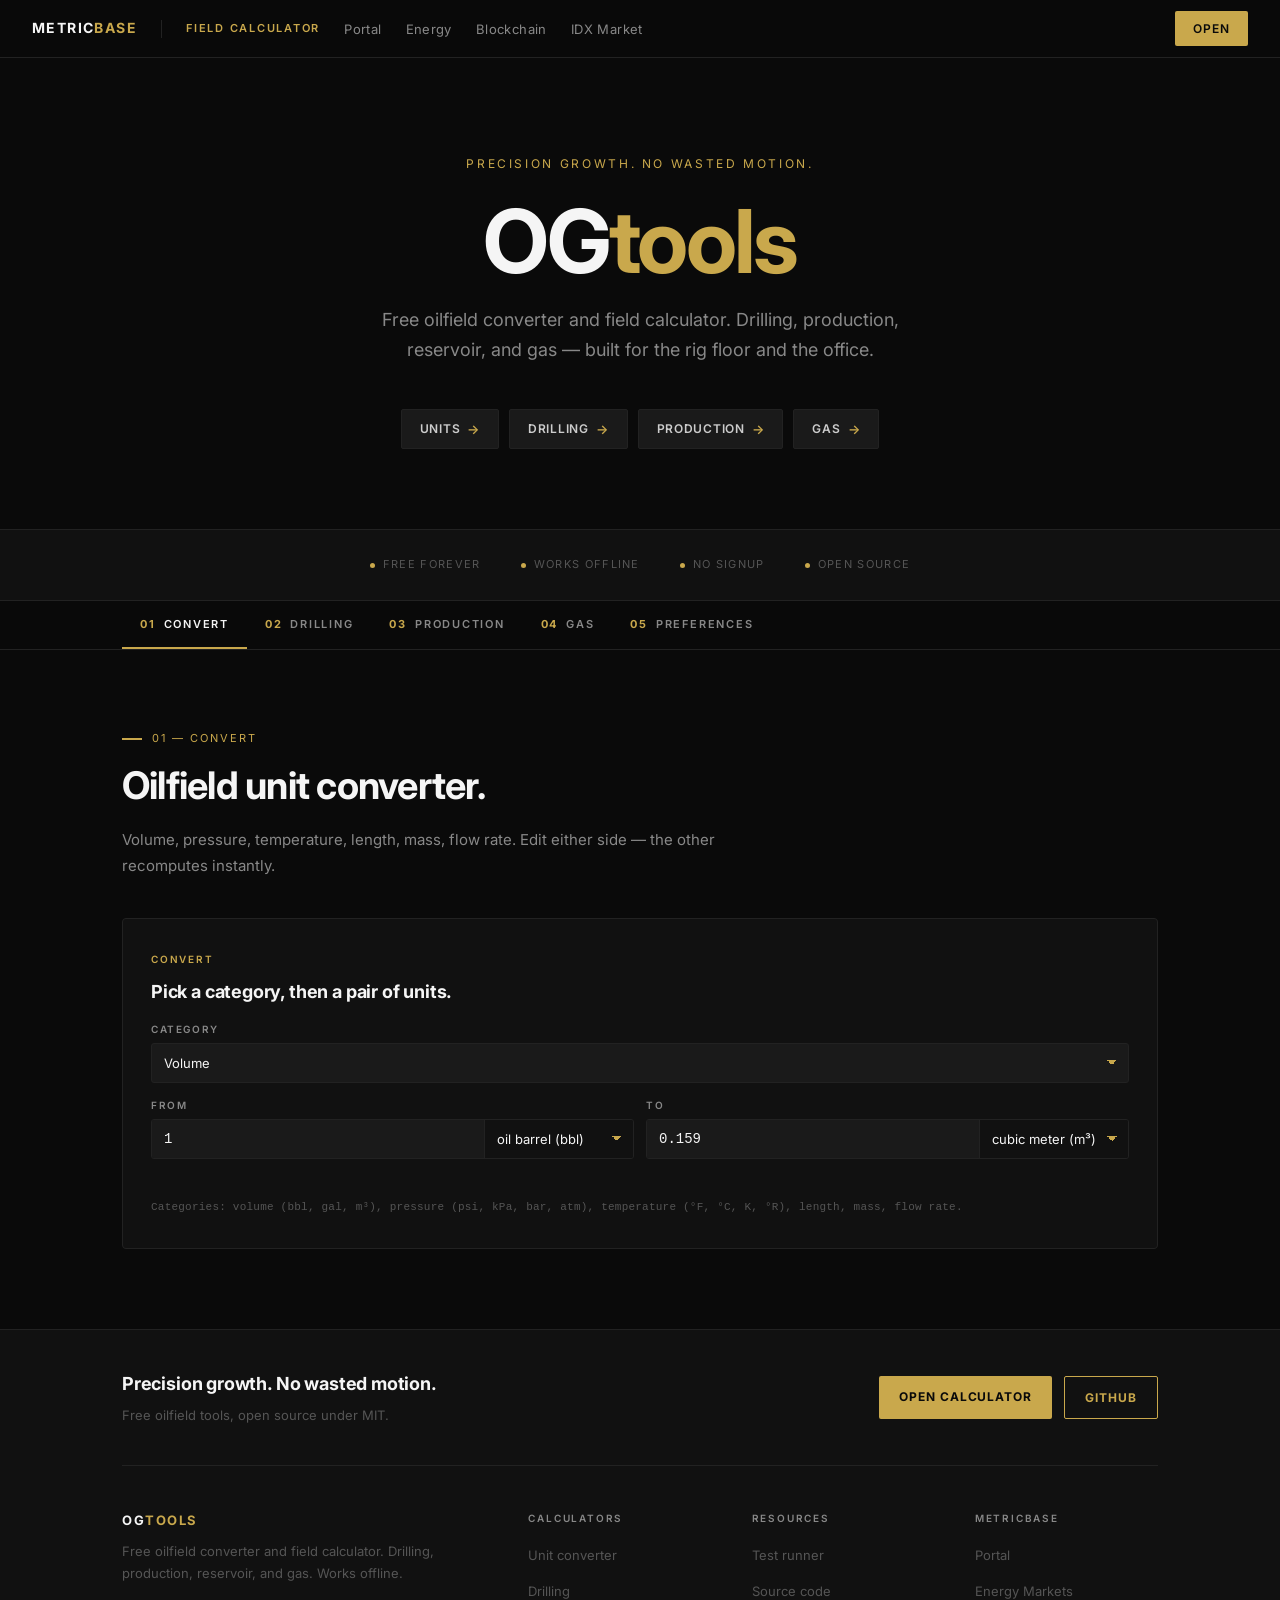
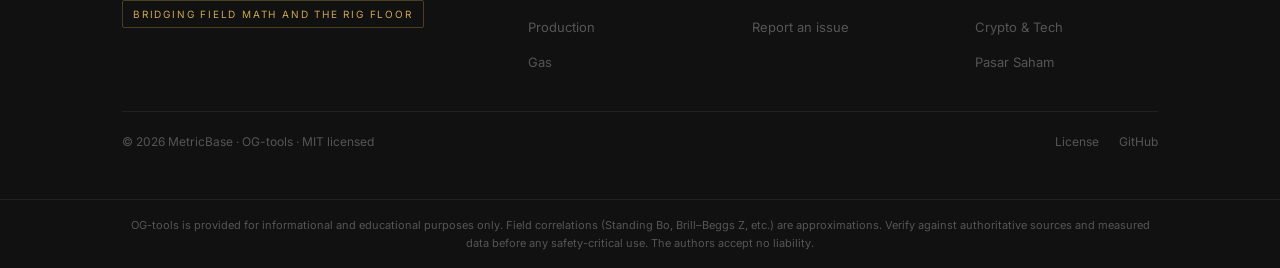
==== index.html @ 2ca39e07 "backlink modified" ====
<!DOCTYPE html>
<html lang="en">
<head>
  <meta charset="UTF-8" />
  <meta name="viewport" content="width=device-width, initial-scale=1.0" />
  <title>OG-tools — Free Oilfield Converter &amp; Calculator</title>
  <meta name="description" content="Free oilfield unit converter and field calculator. Drilling, production, reservoir, and gas. Works offline. No signup." />
  <meta name="google-adsense-account" content="ca-pub-6244083942838780" />
  <meta name="robots" content="index, follow" />
  <meta content='index, follow' name='robots'/>
  <meta content='oilfield calculator, oilfield unit converter, drilling calculator, mud weight converter, hydrostatic pressure calculator, API gravity calculator, gas volume converter, petroleum engineering tools, Z-factor calculator, ECD calculator, pipe capacity calculator, annular volume calculator, oil and gas converter, production engineering calculator' name='keywords'/>

  <!-- Google tag (gtag.js) -->

  <script async src="https://pagead2.googlesyndication.com/pagead/js/adsbygoogle.js?client=ca-pub-6244083942838780"
     crossorigin="anonymous"></script>

  <script async src="https://www.googletagmanager.com/gtag/js?id=G-HQ2SCQZ3KT"></script>

  <script>
    window.dataLayer = window.dataLayer || [];
    function gtag(){dataLayer.push(arguments);}
    gtag('js', new Date());

    gtag('config', 'G-HQ2SCQZ3KT');
  </script>

  <!-- Canonical -->
  <link rel="canonical" href="https://og.metricbase.org/" />

  <!-- Open Graph -->
  <meta property="og:type" content="website" />
  <meta property="og:url" content="https://og.metricbase.org/" />
  <meta property="og:site_name" content="MetricBase" />
  <meta property="og:title" content="OG-tools — Free Oilfield Converter &amp; Calculator" />
  <meta property="og:description" content="Free oilfield unit converter and field calculator. Drilling, production, reservoir, and gas. Works offline. No signup." />
  <meta property="og:image" content="https://metricbase.org/assets/og-tools.png" />

  <!-- Twitter Card -->
  <meta name="twitter:card" content="summary_large_image" />
  <meta name="twitter:site" content="@MetricBase" />
  <meta name="twitter:title" content="OG-tools — Free Oilfield Converter &amp; Calculator" />
  <meta name="twitter:description" content="Free oilfield unit converter and field calculator. Drilling, production, reservoir, and gas. Works offline. No signup." />
  <meta name="twitter:image" content="https://metricbase.org/assets/og-tools.png" />

  <!-- Favicon & Fonts -->
  <link rel="icon" type="image/x-icon" href="assets/favicon.ico" />
  <link rel="preconnect" href="https://fonts.googleapis.com" />
  <link rel="preconnect" href="https://fonts.gstatic.com" crossorigin />
  <link href="https://fonts.googleapis.com/css2?family=Inter:wght@300;400;500;600;700&display=swap" rel="stylesheet" />

  <!-- Google AdSense Auto Ads -->
  <script async='async' src='https://pagead2.googlesyndication.com/pagead/js/adsbygoogle.js?client=ca-pub-6244083942838780' crossorigin='anonymous'></script>

  <meta name="theme-color" content="#0a0a0a" />

  <link rel="preconnect" href="https://fonts.googleapis.com" />
  <link rel="preconnect" href="https://fonts.gstatic.com" crossorigin />
  <link rel="stylesheet" href="https://fonts.googleapis.com/css2?family=Inter:wght@300;400;500;600;700&display=swap" />
  <link rel="stylesheet" href="styles.css" />
</head>
<body>

  <!-- ─── NAV ────────────────────────────────────────── -->
  <nav id="mb-nav">
    <div class="mb-nav-left">
      <a class="mb-logo" href="#top">Metric<span>Base</span></a>
      <div class="mb-nav-divider"></div>
      <span class="mb-nav-section">Field calculator</span>
      <ul class="mb-nav-links">
        <li><a href="https://metricbase.org">Portal</a></li>
        <li><a href="https://energy.metricbase.org">Energy</a></li>
        <li><a href="https://chain.metricbase.org">Blockchain</a></li>
        <li><a href="https://saham.metricbase.org">IDX Market</a></li>
      </ul>
    </div>
    <div class="mb-nav-right">
      <a class="mb-nav-cta" href="#units">Open</a>
      <button id="mb-hamburger-btn" class="mb-hamburger" aria-label="Menu" aria-expanded="false" type="button">
        <span></span><span></span><span></span>
      </button>
    </div>
  </nav>

  <!-- ─── DRAWER ─────────────────────────────────────── -->
  <div id="mb-drawer-overlay"></div>
  <nav id="mb-drawer" aria-label="Mobile navigation">
    <div class="mb-drawer-header">
      <span class="mb-drawer-logo">OG<span>tools</span></span>
      <button class="mb-drawer-close" aria-label="Close menu" type="button">&#215;</button>
    </div>
    <div class="mb-drawer-section">
      <span class="mb-drawer-label">Calculators</span>
      <a class="mb-drawer-link" href="#units">Unit converter</a>
      <a class="mb-drawer-link" href="#drilling">Drilling</a>
      <a class="mb-drawer-link" href="#production">Production / reservoir</a>
      <a class="mb-drawer-link" href="#gas">Gas</a>
    </div>
    <div class="mb-drawer-section">
      <span class="mb-drawer-label">More</span>
      <a class="mb-drawer-link" href="#settings">Settings</a>
      <a class="mb-drawer-link" href="tests/test.html">Test runner <span>&#8599;</span></a>
      <a class="mb-drawer-link" href="https://github.com/MetricBaseOrg/OG-tools" target="_blank" rel="noopener">GitHub <span>&#8599;</span></a>
    </div>
    <a class="mb-drawer-cta" href="#units">Start converting</a>
  </nav>

  <!-- ─── PROGRESS BAR ───────────────────────────────── -->
  <div id="mb-progress"></div>

  <!-- ─── BACK TO TOP ────────────────────────────────── -->
  <a id="mb-back-top" href="#top" aria-label="Back to top">&#8593;</a>

  <!-- ─── BODY ───────────────────────────────────────── -->
  <div id="mb-body">
    <span id="top"></span>

    <!-- HERO -->
    <section id="portal-hero">
      <div class="mb-container">
        <span class="hero-tagline reveal">Precision growth. No wasted motion.</span>
        <div class="hero-wordmark reveal reveal-delay-1">OG<span>tools</span></div>
        <p class="hero-sub reveal reveal-delay-2">Free oilfield converter and field calculator. Drilling, production, reservoir, and gas — built for the rig floor and the office.</p>
        <div class="hero-pills reveal reveal-delay-3">
          <a class="hero-pill" href="#units">Units <span class="hero-pill-arrow">&rarr;</span></a>
          <a class="hero-pill" href="#drilling">Drilling <span class="hero-pill-arrow">&rarr;</span></a>
          <a class="hero-pill" href="#production">Production <span class="hero-pill-arrow">&rarr;</span></a>
          <a class="hero-pill" href="#gas">Gas <span class="hero-pill-arrow">&rarr;</span></a>
        </div>
      </div>
    </section>

    <!-- CREDIBILITY STRIP -->
    <div id="strip">
      <div class="mb-container">
        <div class="strip-inner">
          <span class="strip-item"><span class="strip-dot"></span>Free forever</span>
          <span class="strip-item"><span class="strip-dot"></span>Works offline</span>
          <span class="strip-item"><span class="strip-dot"></span>No signup</span>
          <span class="strip-item"><span class="strip-dot"></span>Open source</span>
        </div>
      </div>
    </div>

    <!-- ─── TAB BAR ─────────────────────────────────────── -->
    <div id="mb-tabs" role="tablist" aria-label="Calculator categories">
      <div class="mb-container">
        <div class="mb-tabs-inner">
          <button class="tab-btn is-active" data-tab="units"      role="tab" type="button"><span class="tab-num">01</span>Convert</button>
          <button class="tab-btn"           data-tab="drilling"   role="tab" type="button"><span class="tab-num">02</span>Drilling</button>
          <button class="tab-btn"           data-tab="production" role="tab" type="button"><span class="tab-num">03</span>Production</button>
          <button class="tab-btn"           data-tab="gas"        role="tab" type="button"><span class="tab-num">04</span>Gas</button>
          <button class="tab-btn"           data-tab="settings"   role="tab" type="button"><span class="tab-num">05</span>Preferences</button>
        </div>
      </div>
    </div>

    <!-- ============== UNITS ============== -->
    <section id="units" class="calc-section panel is-active">
      <div class="mb-container">
        <span class="section-label reveal">01 — Convert</span>
        <h2 class="reveal reveal-delay-1">Oilfield unit converter.</h2>
        <p class="section-sub reveal reveal-delay-2">Volume, pressure, temperature, length, mass, flow rate. Edit either side — the other recomputes instantly.</p>

        <div class="calc-grid cols-1">
          <div class="calc-card reveal">
            <span class="calc-card-eyebrow">Convert</span>
            <div class="calc-card-title">Pick a category, then a pair of units.</div>

            <div class="field">
              <label class="field-label" for="uc-category">Category</label>
              <select class="select" id="uc-category"></select>
            </div>

            <div class="field-row cols-2">
              <div class="field">
                <label class="field-label" for="uc-from-value">From</label>
                <div class="field-group">
                  <input class="input" id="uc-from-value" type="text" step="any" inputmode="decimal" />
                  <select class="select" id="uc-from-unit"></select>
                </div>
              </div>
              <div class="field">
                <label class="field-label" for="uc-to-value">To</label>
                <div class="field-group">
                  <input class="input" id="uc-to-value" type="text" step="any" inputmode="decimal" />
                  <select class="select" id="uc-to-unit"></select>
                </div>
              </div>
            </div>

            <p class="hint">Categories: volume (bbl, gal, m³), pressure (psi, kPa, bar, atm), temperature (°F, °C, K, °R), length, mass, flow rate.</p>
          </div>
        </div>
      </div>
    </section>

    <!-- ============== DRILLING ============== -->
    <section id="drilling" class="calc-section panel">
      <div class="mb-container">
        <span class="section-label reveal">02 — Drilling</span>
        <h2 class="reveal reveal-delay-1">Mud, hydrostatics, capacity.</h2>
        <p class="section-sub reveal reveal-delay-2">Mud-weight conversions, hydrostatic pressure, pipe and annular volume, equivalent circulating density.</p>

        <div class="calc-grid">

          <div class="calc-card reveal">
            <span class="calc-card-eyebrow">Mud weight</span>
            <div class="calc-card-title">Convert ppg ↔ SG ↔ lb/ft³ ↔ kg/m³ ↔ psi/ft.</div>
            <div class="field-row cols-2">
              <div class="field">
                <label class="field-label" for="mw-from-value">From</label>
                <div class="field-group">
                  <input class="input" id="mw-from-value" type="text" step="any" inputmode="decimal" />
                  <select class="select" id="mw-from-unit"></select>
                </div>
              </div>
              <div class="field">
                <label class="field-label" for="mw-to-value">To</label>
                <div class="field-group">
                  <input class="input" id="mw-to-value" type="text" step="any" inputmode="decimal" readonly />
                  <select class="select" id="mw-to-unit"></select>
                </div>
              </div>
            </div>
            <p class="hint">Fresh water = 8.3454 ppg = 1.000 SG = 0.4335 psi/ft.</p>
          </div>

          <div class="calc-card reveal reveal-delay-1">
            <span class="calc-card-eyebrow">Hydrostatic pressure</span>
            <div class="calc-card-title">Static column pressure at TVD.</div>
            <div class="field">
              <label class="field-label" for="hp-system">System</label>
              <select class="select" id="hp-system">
                <option value="field">Field — ppg, ft &rarr; psi</option>
                <option value="si">SI — kg/m³, m &rarr; kPa</option>
              </select>
            </div>
            <div class="field-row cols-2">
              <div class="field">
                <label class="field-label" for="hp-mw">Mud weight</label>
                <input class="input" id="hp-mw" type="text" step="any" inputmode="decimal" placeholder="12" />
              </div>
              <div class="field">
                <label class="field-label" for="hp-tvd">TVD</label>
                <input class="input" id="hp-tvd" type="text" step="any" inputmode="decimal" placeholder="10000" />
              </div>
            </div>
            <p class="result"><span class="result-label">P =</span><span class="result-value" id="hp-result"></span></p>
            <p class="hint">P(psi) = MW(ppg) × TVD(ft) × 0.052</p>
          </div>

          <div class="calc-card reveal reveal-delay-2">
            <span class="calc-card-eyebrow">Pipe capacity</span>
            <div class="calc-card-title">Capacity per foot and total volume.</div>
            <div class="field-row cols-2">
              <div class="field">
                <label class="field-label" for="pv-id">Pipe ID (in)</label>
                <input class="input" id="pv-id" type="text" step="any" inputmode="decimal" />
              </div>
              <div class="field">
                <label class="field-label" for="pv-len">Length (ft)</label>
                <input class="input" id="pv-len" type="text" step="any" inputmode="decimal" />
              </div>
            </div>
            <p class="result"><span class="result-label">Capacity</span><span class="result-value" id="pv-cap"></span></p>
            <p class="result"><span class="result-label">Volume</span><span class="result-value" id="pv-vol"></span></p>
            <p class="hint">bbl/ft = ID² / 1029.4</p>
          </div>

          <div class="calc-card reveal reveal-delay-3">
            <span class="calc-card-eyebrow">Annular capacity</span>
            <div class="calc-card-title">Hole vs pipe OD annulus.</div>
            <div class="field-row cols-3">
              <div class="field">
                <label class="field-label" for="av-dh">Hole (in)</label>
                <input class="input" id="av-dh" type="text" step="any" inputmode="decimal" />
              </div>
              <div class="field">
                <label class="field-label" for="av-dp">Pipe OD (in)</label>
                <input class="input" id="av-dp" type="text" step="any" inputmode="decimal" />
              </div>
              <div class="field">
                <label class="field-label" for="av-len">Length (ft)</label>
                <input class="input" id="av-len" type="text" step="any" inputmode="decimal" />
              </div>
            </div>
            <p class="result"><span class="result-label">Capacity</span><span class="result-value" id="av-cap"></span></p>
            <p class="result"><span class="result-label">Volume</span><span class="result-value" id="av-vol"></span></p>
            <p class="hint">bbl/ft = (Dh² − Dp²) / 1029.4</p>
          </div>

          <div class="calc-card reveal">
            <span class="calc-card-eyebrow">Equivalent circulating density</span>
            <div class="calc-card-title">ECD from MW, APL, and TVD.</div>
            <div class="field-row cols-3">
              <div class="field">
                <label class="field-label" for="ecd-mw">MW (ppg)</label>
                <input class="input" id="ecd-mw" type="text" step="any" inputmode="decimal" />
              </div>
              <div class="field">
                <label class="field-label" for="ecd-apl">APL (psi)</label>
                <input class="input" id="ecd-apl" type="text" step="any" inputmode="decimal" />
              </div>
              <div class="field">
                <label class="field-label" for="ecd-tvd">TVD (ft)</label>
                <input class="input" id="ecd-tvd" type="text" step="any" inputmode="decimal" />
              </div>
            </div>
            <p class="result"><span class="result-label">ECD</span><span class="result-value" id="ecd-result"></span></p>
            <p class="hint">ECD = MW + APL / (0.052 × TVD)</p>
          </div>

        </div>
      </div>
    </section>

    <!-- ============== PRODUCTION ============== -->
    <section id="production" class="calc-section panel">
      <div class="mb-container">
        <span class="section-label reveal">03 — Production</span>
        <h2 class="reveal reveal-delay-1">Reservoir &amp; production fluids.</h2>
        <p class="section-sub reveal reveal-delay-2">API gravity, gas-oil ratio, and the field correlations engineers reach for first: Standing Bo and gas Bg.</p>

        <div class="calc-grid">

          <div class="calc-card reveal">
            <span class="calc-card-eyebrow">API ↔ specific gravity</span>
            <div class="calc-card-title">Crude oil density on the API scale.</div>
            <div class="field-row cols-2">
              <div class="field">
                <label class="field-label" for="api-value">°API</label>
                <input class="input" id="api-value" type="text" step="any" inputmode="decimal" />
              </div>
              <div class="field">
                <label class="field-label" for="api-sg">SG (water = 1)</label>
                <input class="input" id="api-sg" type="text" step="any" inputmode="decimal" />
              </div>
            </div>
            <p class="hint">SG = 141.5 / (131.5 + °API)</p>
          </div>

          <div class="calc-card reveal reveal-delay-1">
            <span class="calc-card-eyebrow">Gas-oil ratio</span>
            <div class="calc-card-title">Convert between field and metric.</div>
            <div class="field-row cols-2">
              <div class="field">
                <label class="field-label" for="gor-scfstb">scf / STB</label>
                <input class="input" id="gor-scfstb" type="text" step="any" inputmode="decimal" />
              </div>
              <div class="field">
                <label class="field-label" for="gor-sm3">Sm³ / Sm³</label>
                <input class="input" id="gor-sm3" type="text" step="any" inputmode="decimal" />
              </div>
            </div>
            <p class="hint">1 scf/STB ≈ 0.1781 Sm³/Sm³</p>
          </div>

          <div class="calc-card reveal reveal-delay-2">
            <span class="calc-card-eyebrow">Oil FVF — Standing</span>
            <div class="calc-card-title">Bo at saturation from Rs, gravities, T.</div>
            <div class="field-row cols-2">
              <div class="field">
                <label class="field-label" for="bo-rs">Rs (scf/STB)</label>
                <input class="input" id="bo-rs" type="text" step="any" inputmode="decimal" placeholder="500" />
              </div>
              <div class="field">
                <label class="field-label" for="bo-gasSg">Gas SG (air=1)</label>
                <input class="input" id="bo-gasSg" type="text" step="any" inputmode="decimal" placeholder="0.65" />
              </div>
              <div class="field">
                <label class="field-label" for="bo-oilSg">Oil SG</label>
                <input class="input" id="bo-oilSg" type="text" step="any" inputmode="decimal" placeholder="0.85" />
              </div>
              <div class="field">
                <label class="field-label" for="bo-temp">T (°F)</label>
                <input class="input" id="bo-temp" type="text" step="any" inputmode="decimal" placeholder="180" />
              </div>
            </div>
            <p class="result"><span class="result-label">Bo</span><span class="result-value" id="bo-result"></span></p>
            <p class="hint">Bo = 0.972 + 1.47e-4 × F^1.175 ; F = Rs(γg/γo)^0.5 + 1.25 T</p>
          </div>

          <div class="calc-card reveal reveal-delay-3">
            <span class="calc-card-eyebrow">Gas FVF</span>
            <div class="calc-card-title">Bg at reservoir T, P.</div>
            <div class="field-row cols-3">
              <div class="field">
                <label class="field-label" for="bg-z">Z</label>
                <input class="input" id="bg-z" type="text" step="any" inputmode="decimal" placeholder="0.9" />
              </div>
              <div class="field">
                <label class="field-label" for="bg-temp">T (°F)</label>
                <input class="input" id="bg-temp" type="text" step="any" inputmode="decimal" />
              </div>
              <div class="field">
                <label class="field-label" for="bg-press">P (psia)</label>
                <input class="input" id="bg-press" type="text" step="any" inputmode="decimal" />
              </div>
            </div>
            <p class="result"><span class="result-label">Bg</span><span class="result-value" id="bg-result"></span></p>
            <p class="hint">Bg = 0.0283 × Z × T(°R) / P(psia)</p>
          </div>

        </div>
      </div>
    </section>

    <!-- ============== GAS ============== -->
    <section id="gas" class="calc-section panel">
      <div class="mb-container">
        <span class="section-label reveal">04 — Gas</span>
        <h2 class="reveal reveal-delay-1">Standard gas math.</h2>
        <p class="section-sub reveal reveal-delay-2">Volume conversions at standard conditions, Z-factor via Sutton + Brill–Beggs, real-gas density.</p>

        <div class="calc-grid">

          <div class="calc-card reveal">
            <span class="calc-card-eyebrow">Standard volume</span>
            <div class="calc-card-title">scf · Mscf · MMscf · Bcf · Sm³.</div>
            <div class="field-row cols-2">
              <div class="field">
                <label class="field-label" for="gv-from-value">From</label>
                <div class="field-group">
                  <input class="input" id="gv-from-value" type="text" step="any" inputmode="decimal" />
                  <select class="select" id="gv-from-unit"></select>
                </div>
              </div>
              <div class="field">
                <label class="field-label" for="gv-to-value">To</label>
                <div class="field-group">
                  <input class="input" id="gv-to-value" type="text" step="any" inputmode="decimal" readonly />
                  <select class="select" id="gv-to-unit"></select>
                </div>
              </div>
            </div>
            <p class="hint">Standard conditions: 60 °F, 14.696 psia.</p>
          </div>

          <div class="calc-card reveal reveal-delay-1">
            <span class="calc-card-eyebrow">Gas SG ↔ molecular weight</span>
            <div class="calc-card-title">Air = 1.000 reference.</div>
            <div class="field-row cols-2">
              <div class="field">
                <label class="field-label" for="gsg-sg">Gas SG</label>
                <input class="input" id="gsg-sg" type="text" step="any" inputmode="decimal" />
              </div>
              <div class="field">
                <label class="field-label" for="gsg-mw">MW (lb/lbmol)</label>
                <input class="input" id="gsg-mw" type="text" step="any" inputmode="decimal" />
              </div>
            </div>
            <p class="hint">MW = 28.9647 × γg</p>
          </div>

          <div class="calc-card reveal reveal-delay-2">
            <span class="calc-card-eyebrow">Z-factor</span>
            <div class="calc-card-title">Brill &amp; Beggs from Sutton pseudo-criticals.</div>
            <div class="field-row cols-3">
              <div class="field">
                <label class="field-label" for="zf-sg">Gas SG</label>
                <input class="input" id="zf-sg" type="text" step="any" inputmode="decimal" placeholder="0.65" />
              </div>
              <div class="field">
                <label class="field-label" for="zf-temp">T (°F)</label>
                <input class="input" id="zf-temp" type="text" step="any" inputmode="decimal" placeholder="150" />
              </div>
              <div class="field">
                <label class="field-label" for="zf-press">P (psia)</label>
                <input class="input" id="zf-press" type="text" step="any" inputmode="decimal" placeholder="2000" />
              </div>
            </div>
            <p class="result"><span class="result-label">Z</span><span class="result-value" id="zf-result"></span></p>
            <p class="hint">Best for 1.2 ≤ Tpr ≤ 2.4, Ppr ≤ 13.</p>
          </div>

          <div class="calc-card reveal reveal-delay-3">
            <span class="calc-card-eyebrow">Real-gas density</span>
            <div class="calc-card-title">ρ at reservoir T, P (Z auto-computed).</div>
            <div class="field-row cols-3">
              <div class="field">
                <label class="field-label" for="gd-sg">Gas SG</label>
                <input class="input" id="gd-sg" type="text" step="any" inputmode="decimal" placeholder="0.65" />
              </div>
              <div class="field">
                <label class="field-label" for="gd-temp">T (°F)</label>
                <input class="input" id="gd-temp" type="text" step="any" inputmode="decimal" />
              </div>
              <div class="field">
                <label class="field-label" for="gd-press">P (psia)</label>
                <input class="input" id="gd-press" type="text" step="any" inputmode="decimal" />
              </div>
            </div>
            <p class="result"><span class="result-label">ρ</span><span class="result-value" id="gd-result"></span></p>
            <p class="hint">ρ = P · MW / (Z · 10.732 · T(°R))</p>
          </div>

        </div>
      </div>
    </section>

    <!-- ============== SETTINGS ============== -->
    <section id="settings" class="calc-section panel">
      <div class="mb-container">
        <span class="section-label reveal">05 — Preferences</span>
        <h2 class="reveal reveal-delay-1">Tune the defaults.</h2>
        <p class="section-sub reveal reveal-delay-2">Saved locally in your browser only. Never sent anywhere.</p>

        <div class="calc-grid cols-1">
          <div class="calc-card reveal">
            <div class="field-row cols-2">
              <div class="field">
                <label class="field-label" for="pref-system">Default unit system</label>
                <select class="select" id="pref-system">
                  <option value="field">Field — psi, bbl, °F, ft</option>
                  <option value="si">SI — kPa, m³, °C, m</option>
                </select>
              </div>
              <div class="field">
                <label class="field-label" for="pref-sigfigs">Significant figures</label>
                <select class="select" id="pref-sigfigs">
                  <option>2</option><option>3</option><option>4</option><option>5</option><option>6</option>
                </select>
              </div>
            </div>
            <div class="field" style="margin-top: 8px;">
              <button class="btn-ghost btn" id="pref-reset" type="button">Reset to defaults</button>
            </div>
          </div>
        </div>
      </div>
    </section>

  </div><!-- /#mb-body -->

  <!-- ─── FOOTER ─────────────────────────────────────── -->
  <footer id="mb-footer">
    <div class="mb-container">

      <div class="mb-footer-nl">
        <div class="mb-footer-nl-text">
          <h3>Precision growth. No wasted motion.</h3>
          <p>Free oilfield tools, open source under MIT.</p>
        </div>
        <div class="mb-footer-nl-actions">
          <a class="btn" href="#units">Open calculator</a>
          <a class="btn btn-ghost" href="https://github.com/MetricBaseOrg/OG-tools" target="_blank" rel="noopener">GitHub</a>
        </div>
      </div>

      <div class="mb-footer-main">
        <div class="mb-footer-grid">
          <div class="mb-footer-brand">
            <div class="brand-name">OG<span>tools</span></div>
            <p>Free oilfield converter and field calculator. Drilling, production, reservoir, and gas. Works offline.</p>
            <span class="mb-footer-tagline">Bridging field math and the rig floor</span>
          </div>
          <div class="mb-footer-col">
            <div class="mb-footer-col-head" data-toggle>Calculators <span class="toggle-icon">+</span></div>
            <ul>
              <li><a href="#units">Unit converter</a></li>
              <li><a href="#drilling">Drilling</a></li>
              <li><a href="#production">Production</a></li>
              <li><a href="#gas">Gas</a></li>
            </ul>
          </div>
          <div class="mb-footer-col">
            <div class="mb-footer-col-head" data-toggle>Resources <span class="toggle-icon">+</span></div>
            <ul>
              <li><a href="tests/test.html">Test runner</a></li>
              <li><a href="https://github.com/MetricBaseOrg/OG-tools" target="_blank" rel="noopener">Source code</a></li>
              <li><a href="https://github.com/MetricBaseOrg/OG-tools/issues" target="_blank" rel="noopener">Report an issue</a></li>
            </ul>
          </div>
          <div class="mb-footer-col">
            <div class="mb-footer-col-head" data-toggle>MetricBase <span class="toggle-icon">+</span></div>
            <ul>
              <li><a href="https://metricbase.org" target="_blank" rel="noopener">Portal</a></li>
              <li><a href="https://energy.metricbase.org" target="_blank" rel="noopener">Energy Markets</a></li>
              <li><a href="https://chain.metricbase.org" target="_blank" rel="noopener">Crypto &amp; Tech</a></li>
              <li><a href="https://saham.metricbase.org" target="_blank" rel="noopener">Pasar Saham</a></li>
            </ul>
          </div>
        </div>

        <div class="mb-footer-bottom">
          <span class="mb-footer-copy">&#169; 2026 MetricBase &middot; OG-tools &middot; MIT licensed</span>
          <div class="mb-footer-legal">
            <a href="https://github.com/MetricBaseOrg/OG-tools/blob/main/LICENSE" target="_blank" rel="noopener">License</a>
            <a href="https://github.com/MetricBaseOrg/OG-tools" target="_blank" rel="noopener">GitHub</a>
          </div>
        </div>
      </div>

    </div>
  </footer>

  <!-- ─── DISCLAIMER STRIP ────────────────────────────── -->
  <div id="mb-disclaimer">
    <div class="mb-container">
      <p>
        OG-tools is provided for informational and educational purposes only. Field correlations (Standing Bo, Brill–Beggs Z, etc.) are approximations.
        Verify against authoritative sources and measured data before any safety-critical use. The authors accept no liability.
      </p>
    </div>
  </div>

  <script type="module" src="js/app.js"></script>
</body>
</html>
---- styles.css ----
/* OG-tools — MetricBase brand system.
   Mirrors metricbase.org architecture: fixed nav, hero with pills, credibility
   strip, section-label sections, hairline-grid cards, multi-column footer with
   mobile accordion, hamburger drawer, back-to-top, scroll progress.
   All colors via :root tokens — no hardcoded color values outside this block. */

*, *::before, *::after { box-sizing: border-box; margin: 0; padding: 0; }

:root {
  --black:  #0a0a0a;
  --dark:   #111111;
  --mid:    #1a1a1a;
  --border: #222222;
  --muted:  #555555;
  --subtle: #888888;
  --light:  #cccccc;
  --white:  #f5f5f5;
  --accent: #e8e0d0;
  --gold:   #c9a84c;
  --gold-2: #d4b460;
  --danger: #d4524a;
  --sans:   'Inter', -apple-system, BlinkMacSystemFont, 'Segoe UI', Roboto, sans-serif;
  --mono:   ui-monospace, SFMono-Regular, Menlo, Consolas, 'Roboto Mono', monospace;
}

html { scroll-behavior: smooth; }

body {
  font-family: var(--sans);
  background: var(--black);
  color: var(--light);
  font-size: 16px;
  line-height: 1.6;
  -webkit-font-smoothing: antialiased;
  overflow-x: hidden;
}

a { color: inherit; text-decoration: none; }
button { font-family: inherit; }
img, svg { max-width: 100%; height: auto; display: block; }

/* ─── NAV ──────────────────────────────────────────────── */
#mb-nav {
  position: fixed;
  top: 0; left: 0; right: 0;
  z-index: 200;
  background: rgba(10, 10, 10, 0.94);
  backdrop-filter: blur(10px);
  -webkit-backdrop-filter: blur(10px);
  border-bottom: 1px solid var(--border);
  height: 58px;
  display: flex;
  align-items: center;
  padding: 0 32px;
  justify-content: space-between;
}

.mb-nav-left { display: flex; align-items: center; gap: 24px; }

.mb-logo {
  font-size: 14px;
  font-weight: 700;
  letter-spacing: 0.1em;
  text-transform: uppercase;
  color: var(--white);
}

.mb-logo span { color: var(--gold); }

.mb-nav-divider {
  width: 1px;
  height: 18px;
  background: var(--border);
  flex-shrink: 0;
}

.mb-nav-section {
  font-size: 11px;
  letter-spacing: 0.16em;
  text-transform: uppercase;
  color: var(--gold);
  font-weight: 600;
}

.mb-nav-links {
  display: flex;
  gap: 24px;
  list-style: none;
}

.mb-nav-links a {
  font-size: 13px;
  color: var(--subtle);
  letter-spacing: 0.03em;
  transition: color 0.18s;
}

.mb-nav-links a:hover { color: var(--white); }

.mb-nav-right { display: flex; align-items: center; gap: 16px; }

.mb-nav-cta {
  font-size: 12px;
  font-weight: 600;
  letter-spacing: 0.08em;
  text-transform: uppercase;
  color: var(--black);
  background: var(--gold);
  padding: 8px 18px;
  border-radius: 2px;
  transition: background 0.18s;
  white-space: nowrap;
}

.mb-nav-cta:hover { background: var(--gold-2); }

.mb-hamburger {
  display: none;
  flex-direction: column;
  gap: 5px;
  cursor: pointer;
  background: none;
  border: none;
  padding: 4px;
  -webkit-tap-highlight-color: transparent;
}

.mb-hamburger span {
  display: block;
  width: 22px;
  height: 2px;
  background: var(--light);
  border-radius: 1px;
  transition: 0.25s;
  transform-origin: center;
}

.mb-hamburger.active span:nth-child(1) { transform: translateY(7px) rotate(45deg); }
.mb-hamburger.active span:nth-child(2) { opacity: 0; transform: scaleX(0); }
.mb-hamburger.active span:nth-child(3) { transform: translateY(-7px) rotate(-45deg); }

/* ─── PROGRESS BAR ─────────────────────────────────────── */
#mb-progress {
  position: fixed;
  top: 58px; left: 0;
  height: 2px;
  background: var(--gold);
  width: 0%;
  z-index: 195;
  transition: width 0.1s linear;
}

/* ─── DRAWER ───────────────────────────────────────────── */
#mb-drawer-overlay {
  display: none;
  position: fixed;
  inset: 0;
  background: rgba(0,0,0,0.7);
  z-index: 180;
  backdrop-filter: blur(4px);
  -webkit-backdrop-filter: blur(4px);
}

#mb-drawer-overlay.open { display: block; }

#mb-drawer {
  position: fixed;
  top: 0; left: 0; bottom: 0;
  width: min(300px, 85vw);
  background: var(--dark);
  border-right: 1px solid var(--border);
  z-index: 190;
  display: flex;
  flex-direction: column;
  transform: translateX(-100%);
  transition: transform 0.3s cubic-bezier(0.4, 0, 0.2, 1);
  overflow-y: auto;
}

#mb-drawer.open { transform: translateX(0); }

.mb-drawer-header {
  display: flex;
  justify-content: space-between;
  align-items: center;
  padding: 20px 20px 16px;
  border-bottom: 1px solid var(--border);
  flex-shrink: 0;
}

.mb-drawer-logo {
  font-size: 14px;
  font-weight: 700;
  letter-spacing: 0.1em;
  text-transform: uppercase;
  color: var(--white);
}

.mb-drawer-logo span { color: var(--gold); }

.mb-drawer-close {
  background: none;
  border: none;
  cursor: pointer;
  padding: 6px;
  color: var(--subtle);
  font-size: 22px;
  line-height: 1;
  transition: color 0.2s;
}

.mb-drawer-close:hover { color: var(--white); }

.mb-drawer-section {
  padding: 12px 0;
  border-bottom: 1px solid var(--border);
}

.mb-drawer-label {
  font-size: 10px;
  letter-spacing: 0.18em;
  text-transform: uppercase;
  color: var(--gold);
  padding: 8px 20px 4px;
  display: block;
}

.mb-drawer-link {
  display: flex;
  align-items: center;
  justify-content: space-between;
  padding: 12px 20px;
  font-size: 15px;
  color: var(--light);
  transition: background 0.15s, color 0.15s;
  min-height: 48px;
}

.mb-drawer-link:hover, .mb-drawer-link:active {
  background: var(--mid);
  color: var(--white);
}

.mb-drawer-link span { font-size: 14px; color: var(--gold); }

.mb-drawer-cta {
  margin: 16px 20px;
  display: block;
  background: var(--gold);
  color: var(--black);
  font-size: 13px;
  font-weight: 700;
  letter-spacing: 0.08em;
  text-transform: uppercase;
  text-align: center;
  padding: 14px;
  border-radius: 2px;
  transition: background 0.18s;
  margin-top: auto;
}

.mb-drawer-cta:hover { background: var(--gold-2); }

/* ─── LAYOUT ──────────────────────────────────────────── */
.mb-container {
  max-width: 1100px;
  margin: 0 auto;
  padding: 0 32px;
}

#mb-body { margin-top: 58px; }

section { padding: 80px 0; }

/* ─── REVEAL ──────────────────────────────────────────── */
.reveal {
  opacity: 0;
  transform: translateY(22px);
  transition: opacity 0.55s ease, transform 0.55s ease;
}
.reveal.visible { opacity: 1; transform: translateY(0); }
.reveal-delay-1 { transition-delay: 0.08s; }
.reveal-delay-2 { transition-delay: 0.16s; }
.reveal-delay-3 { transition-delay: 0.24s; }
.reveal-delay-4 { transition-delay: 0.32s; }

@media (prefers-reduced-motion: reduce) {
  .reveal { opacity: 1; transform: none; transition: none; }
  html { scroll-behavior: auto; }
}

/* ─── SECTION LABELS ──────────────────────────────────── */
.section-label {
  font-size: 11px;
  letter-spacing: 0.18em;
  text-transform: uppercase;
  color: var(--gold);
  margin-bottom: 16px;
  display: flex;
  align-items: center;
  gap: 10px;
}

.section-label::before {
  content: '';
  display: inline-block;
  width: 20px;
  height: 2px;
  background: var(--gold);
  flex-shrink: 0;
}

h2 {
  font-size: clamp(22px, 3.8vw, 38px);
  font-weight: 700;
  color: var(--white);
  line-height: 1.15;
  letter-spacing: -0.02em;
  margin-bottom: 20px;
}

.section-sub {
  color: var(--subtle);
  margin-bottom: 36px;
  font-size: 15px;
  line-height: 1.7;
  max-width: 640px;
}

/* ─── HERO ────────────────────────────────────────────── */
#portal-hero {
  padding: 96px 0 80px;
  text-align: center;
}

.hero-tagline {
  font-size: 12px;
  letter-spacing: 0.22em;
  text-transform: uppercase;
  color: var(--gold);
  margin-bottom: 24px;
  display: block;
}

.hero-wordmark {
  font-size: clamp(42px, 8vw, 88px);
  font-weight: 700;
  letter-spacing: -0.03em;
  color: var(--white);
  line-height: 1;
  margin-bottom: 20px;
}

.hero-wordmark span { color: var(--gold); }

.hero-sub {
  font-size: clamp(15px, 2vw, 18px);
  color: var(--subtle);
  max-width: 520px;
  margin: 0 auto 44px;
  font-weight: 400;
  line-height: 1.65;
}

.hero-pills {
  display: flex;
  justify-content: center;
  gap: 10px;
  flex-wrap: wrap;
}

.hero-pill {
  display: inline-flex;
  align-items: center;
  gap: 7px;
  font-size: 12px;
  font-weight: 600;
  letter-spacing: 0.06em;
  text-transform: uppercase;
  color: var(--light);
  background: var(--mid);
  border: 1px solid var(--border);
  padding: 9px 18px;
  border-radius: 2px;
  transition: border-color 0.18s, color 0.18s, background 0.18s;
  white-space: nowrap;
  cursor: pointer;
}

.hero-pill:hover {
  border-color: var(--gold);
  color: var(--white);
  background: #1f1f1f;
}

.hero-pill-arrow { color: var(--gold); font-size: 13px; }

/* ─── CREDIBILITY STRIP ───────────────────────────────── */
#strip {
  padding: 26px 0;
  border-top: 1px solid var(--border);
  border-bottom: 1px solid var(--border);
  background: var(--dark);
}

.strip-inner {
  display: flex;
  justify-content: center;
  gap: 40px;
  flex-wrap: wrap;
}

.strip-item {
  font-size: 11px;
  letter-spacing: 0.12em;
  text-transform: uppercase;
  color: var(--muted);
  display: flex;
  align-items: center;
  gap: 8px;
}

.strip-dot {
  width: 5px;
  height: 5px;
  background: var(--gold);
  border-radius: 50%;
  flex-shrink: 0;
}

/* ─── CALCULATOR SECTIONS ─────────────────────────────── */
.calc-section { background: var(--black); }
.calc-section.alt { background: var(--dark); }

/* Tab bar — sticky below nav */
#mb-tabs {
  position: sticky;
  top: 58px;
  z-index: 90;
  background: rgba(10, 10, 10, 0.94);
  backdrop-filter: blur(10px);
  -webkit-backdrop-filter: blur(10px);
  border-bottom: 1px solid var(--border);
}

.mb-tabs-inner {
  display: flex;
  gap: 0;
  overflow-x: auto;
  scrollbar-width: none;
  -ms-overflow-style: none;
}

.mb-tabs-inner::-webkit-scrollbar { display: none; }

.tab-btn {
  flex: 0 0 auto;
  background: transparent;
  border: none;
  border-bottom: 2px solid transparent;
  color: var(--subtle);
  padding: 16px 18px;
  font-size: 11px;
  font-weight: 600;
  letter-spacing: 0.16em;
  text-transform: uppercase;
  cursor: pointer;
  font-family: var(--sans);
  transition: color 0.18s, border-color 0.18s;
  white-space: nowrap;
  -webkit-tap-highlight-color: transparent;
}

.tab-btn:hover { color: var(--light); }

.tab-btn.is-active {
  color: var(--white);
  border-bottom-color: var(--gold);
}

.tab-btn:focus-visible { outline: 1px solid var(--gold); outline-offset: -1px; }

.tab-btn .tab-num {
  color: var(--gold);
  margin-right: 8px;
  font-weight: 700;
}

/* Panels — only the active one shows */
.calc-section.panel { display: none; }
.calc-section.panel.is-active { display: block; }

/* Hairline grid: 1px gap, border background shows through */
.calc-grid {
  display: grid;
  grid-template-columns: repeat(2, 1fr);
  gap: 1px;
  background: var(--border);
  border: 1px solid var(--border);
  border-radius: 4px;
  overflow: hidden;
  margin-top: 40px;
}

.calc-grid.cols-1 { grid-template-columns: 1fr; }
.calc-grid.cols-3 { grid-template-columns: repeat(3, 1fr); }

.calc-card {
  background: var(--dark);
  padding: 32px 28px;
  display: flex;
  flex-direction: column;
  transition: background 0.18s;
  position: relative;
}

.calc-section.alt .calc-card { background: var(--mid); }
.calc-card:hover { background: var(--mid); }
.calc-section.alt .calc-card:hover { background: #1f1f1f; }

.calc-card-eyebrow {
  font-size: 10px;
  font-weight: 600;
  letter-spacing: 0.18em;
  text-transform: uppercase;
  color: var(--gold);
  margin-bottom: 14px;
  display: block;
}

.calc-card-title {
  font-size: 18px;
  font-weight: 700;
  color: var(--white);
  letter-spacing: -0.01em;
  margin-bottom: 18px;
  line-height: 1.2;
}

/* ─── FORM CONTROLS ───────────────────────────────────── */
.field {
  display: flex;
  flex-direction: column;
  gap: 6px;
  margin-bottom: 14px;
}

.field-label {
  font-size: 10px;
  font-weight: 600;
  letter-spacing: 0.16em;
  text-transform: uppercase;
  color: var(--subtle);
}

.field-row {
  display: grid;
  grid-template-columns: 1fr;
  gap: 12px;
  margin-bottom: 14px;
}

@media (min-width: 540px) {
  .field-row.cols-2 { grid-template-columns: 1fr 1fr; }
}

@media (min-width: 720px) {
  .field-row.cols-3 { grid-template-columns: 1fr 1fr 1fr; }
  .field-row.cols-4 { grid-template-columns: 1fr 1fr 1fr 1fr; }
}

.input,
.select {
  width: 100%;
  background: var(--mid);
  color: var(--white);
  border: 1px solid var(--border);
  border-radius: 3px;
  padding: 11px 12px;
  font-family: var(--mono);
  font-size: 14px;
  outline: none;
  transition: border-color 0.18s;
  -webkit-appearance: none;
  appearance: none;
}

.select {
  font-family: var(--sans);
  font-size: 13px;
  background-image: linear-gradient(45deg, transparent 50%, var(--gold) 50%),
                    linear-gradient(135deg, var(--gold) 50%, transparent 50%);
  background-position: calc(100% - 16px) 50%, calc(100% - 11px) 50%;
  background-size: 5px 5px, 5px 5px;
  background-repeat: no-repeat;
  padding-right: 32px;
}

.input::placeholder { color: var(--muted); }

.input:focus, .select:focus { border-color: var(--gold); }

.input[readonly] {
  background: var(--black);
  color: var(--accent);
}

/* Combined input+unit "field group" — looks like the subscribe-form */
.field-group {
  display: flex;
  border: 1px solid var(--border);
  border-radius: 3px;
  overflow: hidden;
  transition: border-color 0.2s;
}

.field-group:focus-within { border-color: var(--gold); }

.field-group .input {
  flex: 1;
  border: none;
  border-radius: 0;
  border-right: 1px solid var(--border);
  background: var(--mid);
  min-width: 0;
}

.field-group .select {
  flex: 0 0 auto;
  width: auto;
  min-width: 110px;
  border: none;
  border-radius: 0;
  background-color: var(--dark);
}

/* Action button — gold pill */
.btn {
  font-size: 12px;
  font-weight: 700;
  letter-spacing: 0.08em;
  text-transform: uppercase;
  background: var(--gold);
  color: var(--black);
  border: none;
  padding: 11px 20px;
  border-radius: 2px;
  cursor: pointer;
  transition: background 0.18s;
  font-family: var(--sans);
  -webkit-tap-highlight-color: transparent;
}

.btn:hover { background: var(--gold-2); }

.btn-ghost {
  background: transparent;
  color: var(--gold);
  border: 1px solid var(--gold);
}

.btn-ghost:hover { background: var(--gold); color: var(--black); }

/* Result display */
.result {
  margin: 14px 0 0;
  padding: 11px 14px;
  background: var(--black);
  border: 1px solid var(--border);
  border-left: 2px solid var(--gold);
  font-family: var(--mono);
  font-size: 14px;
  color: var(--white);
  min-height: 1.4rem;
  border-radius: 2px;
}

.result + .result { margin-top: 8px; }
.result-label { color: var(--subtle); margin-right: 6px; }
.result-value { color: var(--gold); font-weight: 600; }

.hint {
  margin-top: 12px;
  font-size: 11px;
  color: var(--muted);
  font-family: var(--mono);
  letter-spacing: 0.02em;
  line-height: 1.55;
}

/* ─── FOOTER ──────────────────────────────────────────── */
#mb-footer {
  background: var(--dark);
  border-top: 1px solid var(--border);
}

.mb-footer-nl {
  padding: 40px 0;
  border-bottom: 1px solid var(--border);
  display: flex;
  align-items: center;
  justify-content: space-between;
  gap: 32px;
  flex-wrap: wrap;
}

.mb-footer-nl-text h3 {
  font-size: 18px;
  font-weight: 700;
  color: var(--white);
  letter-spacing: -0.01em;
  margin-bottom: 6px;
}

.mb-footer-nl-text p { font-size: 13px; color: var(--muted); margin: 0; }

.mb-footer-nl-actions {
  display: flex;
  gap: 12px;
  flex-wrap: wrap;
  flex-shrink: 0;
}

.mb-footer-main { padding: 44px 0 28px; }

.mb-footer-grid {
  display: grid;
  grid-template-columns: 2fr 1fr 1fr 1fr;
  gap: 40px;
  margin-bottom: 36px;
}

.mb-footer-brand .brand-name {
  font-size: 13px;
  font-weight: 700;
  letter-spacing: 0.12em;
  text-transform: uppercase;
  color: var(--white);
  margin-bottom: 10px;
}

.mb-footer-brand .brand-name span { color: var(--gold); }

.mb-footer-brand p { font-size: 13px; color: var(--muted); line-height: 1.65; margin-bottom: 16px; }

.mb-footer-tagline {
  display: inline-block;
  font-size: 10px;
  letter-spacing: 0.18em;
  text-transform: uppercase;
  color: var(--gold);
  padding: 5px 10px;
  border: 1px solid rgba(201, 168, 76, 0.3);
  border-radius: 2px;
}

.mb-footer-col-head {
  font-size: 10px;
  font-weight: 600;
  letter-spacing: 0.18em;
  text-transform: uppercase;
  color: var(--subtle);
  margin-bottom: 16px;
  display: flex;
  justify-content: space-between;
  align-items: center;
  cursor: default;
}

.mb-footer-col-head .toggle-icon { display: none; }

.mb-footer-col ul {
  list-style: none;
  display: flex;
  flex-direction: column;
  gap: 10px;
}

.mb-footer-col li a {
  font-size: 13px;
  color: var(--muted);
  transition: color 0.18s, padding-left 0.18s;
  display: inline-block;
}

.mb-footer-col li a:hover { color: var(--white); padding-left: 4px; }

.mb-footer-bottom {
  padding: 20px 0;
  border-top: 1px solid var(--border);
  display: flex;
  justify-content: space-between;
  align-items: center;
  flex-wrap: wrap;
  gap: 12px;
}

.mb-footer-copy { font-size: 12px; color: var(--muted); }

.mb-footer-legal { display: flex; gap: 20px; flex-wrap: wrap; }

.mb-footer-legal a { font-size: 12px; color: var(--muted); transition: color 0.18s; }

.mb-footer-legal a:hover { color: var(--subtle); }

/* ─── DISCLAIMER STRIP ────────────────────────────────── */
#mb-disclaimer {
  background: var(--dark);
  border-top: 1px solid var(--border);
  padding: 16px 0;
}

#mb-disclaimer p {
  font-size: 11px;
  color: var(--muted);
  line-height: 1.65;
  text-align: center;
}

#mb-disclaimer a {
  color: var(--gold);
  border-bottom: 1px solid rgba(201, 168, 76, 0.3);
}

/* ─── BACK TO TOP ─────────────────────────────────────── */
#mb-back-top {
  position: fixed;
  bottom: 28px;
  right: 24px;
  width: 44px;
  height: 44px;
  background: var(--mid);
  border: 1px solid var(--border);
  border-radius: 50%;
  display: flex;
  align-items: center;
  justify-content: center;
  cursor: pointer;
  font-size: 18px;
  color: var(--subtle);
  z-index: 150;
  opacity: 0;
  transform: translateY(12px);
  transition: opacity 0.3s, transform 0.3s, border-color 0.2s, color 0.2s;
  text-decoration: none;
  -webkit-tap-highlight-color: transparent;
}

#mb-back-top.visible { opacity: 1; transform: translateY(0); }
#mb-back-top:hover { border-color: var(--gold); color: var(--gold); }

/* ─── TABLET ──────────────────────────────────────────── */
@media (max-width: 900px) {
  .calc-grid          { grid-template-columns: 1fr; gap: 0; }
  .calc-grid.cols-3   { grid-template-columns: 1fr; }
  .mb-footer-grid     { grid-template-columns: 1fr 1fr; gap: 28px; }
  .mb-footer-nl       { flex-direction: column; align-items: flex-start; gap: 20px; }
}

/* ─── MOBILE ──────────────────────────────────────────── */
@media (max-width: 640px) {
  .mb-nav-links    { display: none; }
  .mb-nav-cta      { display: none; }
  .mb-hamburger    { display: flex; }
  .mb-nav-section  { display: none; }
  .mb-nav-divider  { display: none; }

  #mb-nav { padding: 0 16px; }

  section { padding: 56px 0; }
  .mb-container { padding: 0 16px; }

  #portal-hero { padding: 64px 0 56px; }
  .hero-pills { gap: 8px; }

  .tab-btn { padding: 14px 14px; font-size: 10px; letter-spacing: 0.14em; }
  .tab-btn .tab-num { margin-right: 6px; }

  .calc-card { padding: 26px 20px; }

  .mb-footer-grid { grid-template-columns: 1fr; gap: 4px; }
  .mb-footer-main { padding: 28px 0 20px; }
  .mb-footer-bottom { flex-direction: column; align-items: flex-start; gap: 10px; }
  .mb-footer-legal { flex-wrap: wrap; gap: 10px; }
  .mb-footer-nl { padding: 28px 0; }

  .mb-footer-col-head {
    cursor: pointer;
    margin-bottom: 0;
    padding: 14px 0;
    border-bottom: 1px solid var(--border);
  }
  .mb-footer-col-head .toggle-icon {
    display: block;
    color: var(--gold);
    font-size: 14px;
    transition: transform 0.25s;
  }
  .mb-footer-col-head.open .toggle-icon { transform: rotate(45deg); }
  .mb-footer-col ul {
    overflow: hidden;
    max-height: 0;
    transition: max-height 0.3s ease;
  }
  .mb-footer-col ul.open { max-height: 260px; padding: 12px 0; }

  .strip-inner { gap: 18px; justify-content: flex-start; }

  #mb-back-top { bottom: 20px; right: 16px; }

  /* Larger touch targets, prevent iOS zoom on focus */
  .input, .select { font-size: 16px; padding: 12px 14px; }
}

@media (max-width: 390px) {
  .hero-wordmark { font-size: 36px; }
  h2 { font-size: 22px; }
}

@media (hover: none) {
  .calc-card:hover { background: var(--dark); }
  .calc-section.alt .calc-card:hover { background: var(--mid); }
  .mb-footer-col li a:hover { padding-left: 0; }
}
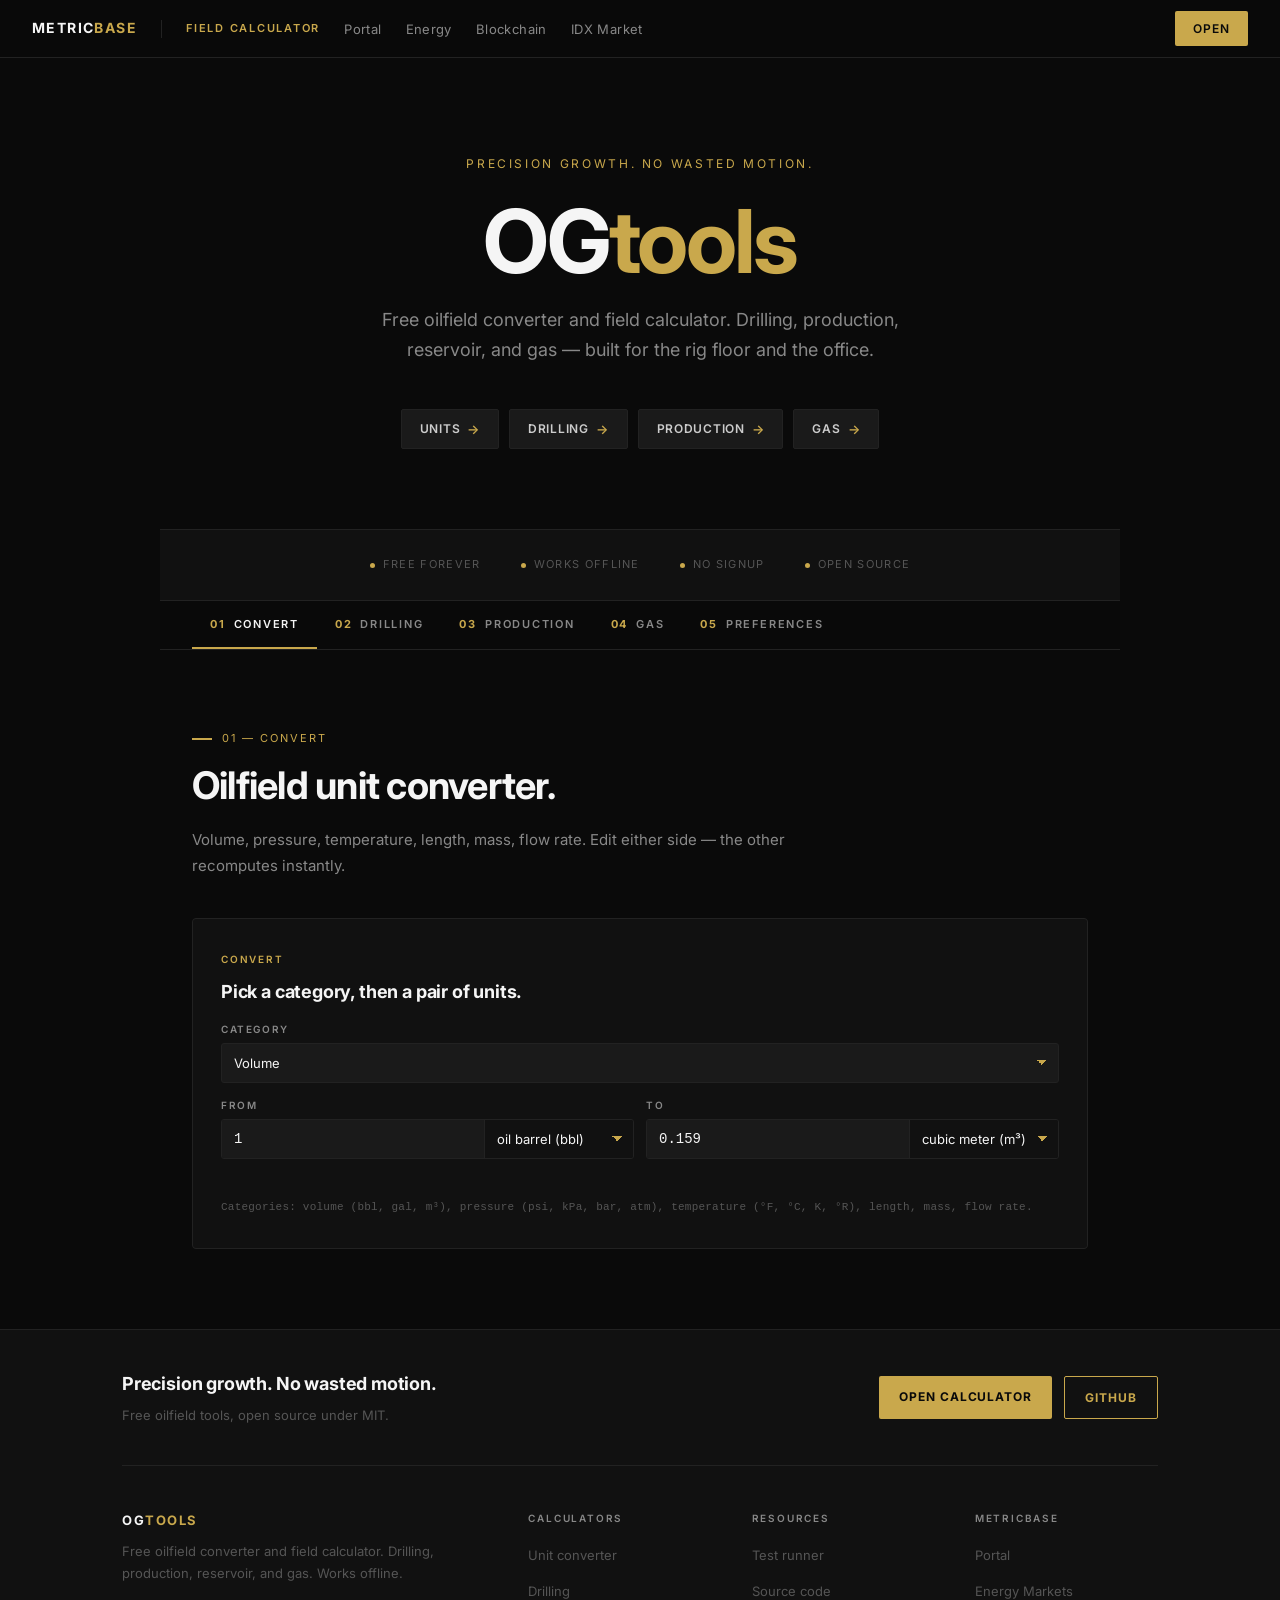
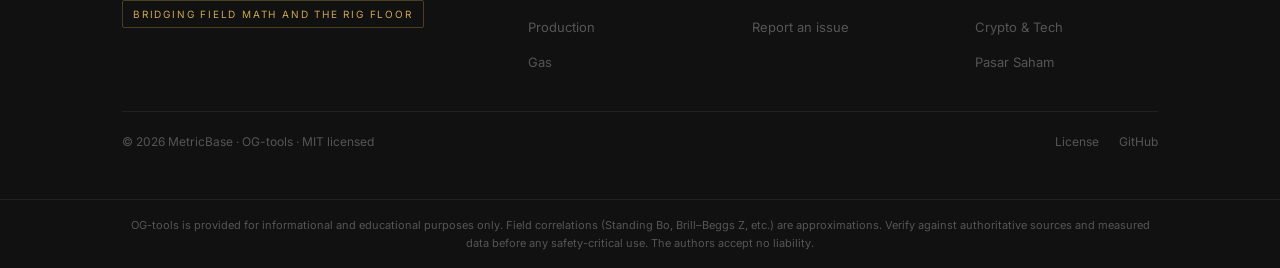
==== commit 65541901: "Add Google AdSense side rail ads with responsive three-column layout Left and right 160px sticky rai" ====
--- a/index.html
+++ b/index.html
@@ -28,6 +28,9 @@
   <!-- Canonical -->
   <link rel="canonical" href="https://og.metricbase.org/" />
 
+  <!-- Sitemap -->
+  <link rel="sitemap" type="application/xml" href="https://og.metricbase.org/sitemap.xml" />
+
   <!-- Open Graph -->
   <meta property="og:type" content="website" />
   <meta property="og:url" content="https://og.metricbase.org/" />
@@ -42,6 +45,45 @@
   <meta name="twitter:title" content="OG-tools — Free Oilfield Converter &amp; Calculator" />
   <meta name="twitter:description" content="Free oilfield unit converter and field calculator. Drilling, production, reservoir, and gas. Works offline. No signup." />
   <meta name="twitter:image" content="https://metricbase.org/assets/og-tools.png" />
+
+  <!-- Schema.org -->
+  <script type="application/ld+json">
+  {
+    "@context": "https://schema.org",
+    "@type": "WebApplication",
+    "name": "OG-tools — Free Oilfield Converter & Calculator",
+    "url": "https://og.metricbase.org/",
+    "description": "Free oilfield unit converter and field calculator. Drilling, production, reservoir, and gas. Works offline. No signup.",
+    "applicationCategory": "UtilitiesApplication",
+    "applicationSubCategory": "Engineering",
+    "operatingSystem": "Web",
+    "browserRequirements": "Requires JavaScript",
+    "offers": {
+      "@type": "Offer",
+      "price": "0",
+      "priceCurrency": "USD"
+    },
+    "isAccessibleForFree": true,
+    "featureList": [
+      "Drilling calculator",
+      "Mud weight converter",
+      "Hydrostatic pressure calculator",
+      "API gravity calculator",
+      "Gas volume converter",
+      "Z-factor calculator",
+      "ECD calculator",
+      "Pipe capacity calculator",
+      "Annular volume calculator",
+      "Works offline"
+    ],
+    "publisher": {
+      "@type": "Organization",
+      "@id": "https://metricbase.org/#organization",
+      "name": "MetricBase",
+      "url": "https://metricbase.org/"
+    }
+  }
+  </script>
 
   <!-- Favicon & Fonts -->
   <link rel="icon" type="image/x-icon" href="assets/favicon.ico" />
@@ -111,6 +153,18 @@
   <!-- ─── BACK TO TOP ────────────────────────────────── -->
   <a id="mb-back-top" href="#top" aria-label="Back to top">&#8593;</a>
 
+  <!-- ─── SIDE RAIL LAYOUT ────────────────────────────── -->
+  <div id="mb-layout">
+
+  <div class="mb-rail mb-rail-left">
+    <ins class="adsbygoogle"
+         data-ad-client="ca-pub-6244083942838780"
+         data-ad-slot="1083218233"
+         data-ad-format="auto"
+         data-full-width-responsive="false"></ins>
+    <script>(adsbygoogle = window.adsbygoogle || []).push({});</script>
+  </div>
+
   <!-- ─── BODY ───────────────────────────────────────── -->
   <div id="mb-body">
     <span id="top"></span>
@@ -533,6 +587,17 @@
 
   </div><!-- /#mb-body -->
 
+  <div class="mb-rail mb-rail-right">
+    <ins class="adsbygoogle"
+         data-ad-client="ca-pub-6244083942838780"
+         data-ad-slot="1083218233"
+         data-ad-format="auto"
+         data-full-width-responsive="false"></ins>
+    <script>(adsbygoogle = window.adsbygoogle || []).push({});</script>
+  </div>
+
+  </div><!-- /#mb-layout -->
+
   <!-- ─── FOOTER ─────────────────────────────────────── -->
   <footer id="mb-footer">
     <div class="mb-container">
--- a/styles.css
+++ b/styles.css
@@ -922,3 +922,27 @@
   .calc-section.alt .calc-card:hover { background: var(--mid); }
   .mb-footer-col li a:hover { padding-left: 0; }
 }
+
+/* ─── ADSENSE ────────────────────────────────────────── */
+ins.adsbygoogle { display: block; }
+
+/* ─── SIDE RAIL AD LAYOUT ────────────────────────────── */
+#mb-layout {
+  display: flex;
+  align-items: flex-start;
+  width: 100%;
+}
+
+.mb-rail {
+  width: 160px;
+  flex-shrink: 0;
+  position: sticky;
+  top: 72px;
+  padding: 24px 8px 0;
+  display: none;
+}
+
+@media (min-width: 1280px) {
+  .mb-rail { display: block; }
+  #mb-body { flex: 1; min-width: 0; }
+}
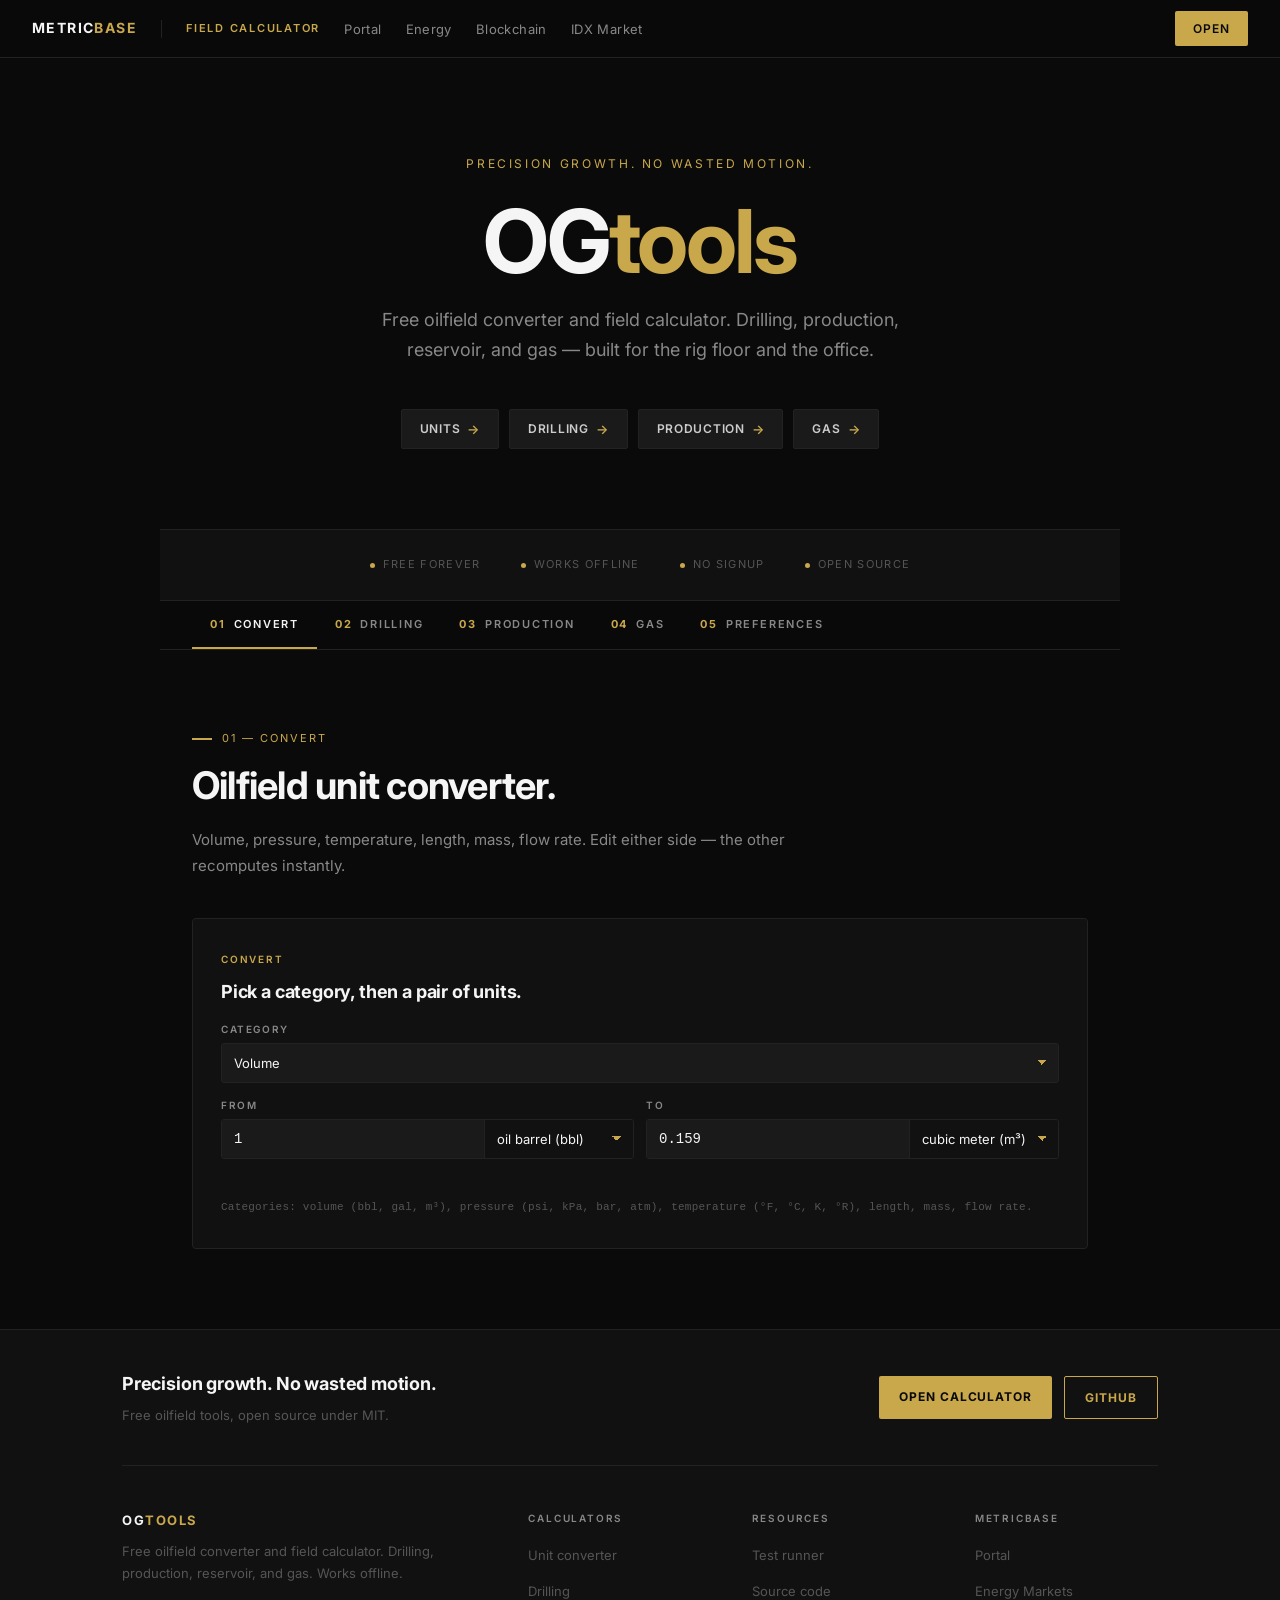
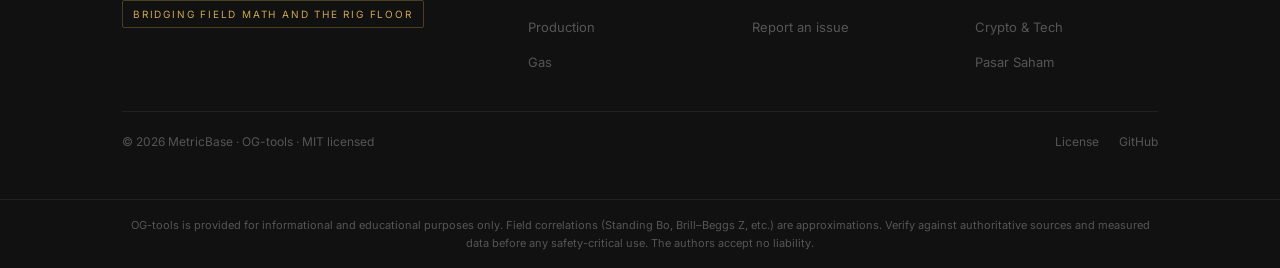
==== commit 0a7e5b37: "Fix mobile overflow: guard AdSense push + clip html overflow - AdSense push({}) now only runs at ≥12" ====
--- a/index.html
+++ b/index.html
@@ -162,7 +162,7 @@
          data-ad-slot="1083218233"
          data-ad-format="auto"
          data-full-width-responsive="false"></ins>
-    <script>(adsbygoogle = window.adsbygoogle || []).push({});</script>
+    <script>if (window.innerWidth >= 1280) { (adsbygoogle = window.adsbygoogle || []).push({}); }</script>
   </div>
 
   <!-- ─── BODY ───────────────────────────────────────── -->
@@ -593,7 +593,7 @@
          data-ad-slot="1083218233"
          data-ad-format="auto"
          data-full-width-responsive="false"></ins>
-    <script>(adsbygoogle = window.adsbygoogle || []).push({});</script>
+    <script>if (window.innerWidth >= 1280) { (adsbygoogle = window.adsbygoogle || []).push({}); }</script>
   </div>
 
   </div><!-- /#mb-layout -->
--- a/styles.css
+++ b/styles.css
@@ -23,7 +23,7 @@
   --mono:   ui-monospace, SFMono-Regular, Menlo, Consolas, 'Roboto Mono', monospace;
 }
 
-html { scroll-behavior: smooth; }
+html { scroll-behavior: smooth; overflow-x: clip; }
 
 body {
   font-family: var(--sans);
@@ -927,22 +927,23 @@
 ins.adsbygoogle { display: block; }
 
 /* ─── SIDE RAIL AD LAYOUT ────────────────────────────── */
-#mb-layout {
-  display: flex;
-  align-items: flex-start;
-  width: 100%;
-}
-
-.mb-rail {
-  width: 160px;
-  flex-shrink: 0;
-  position: sticky;
-  top: 72px;
-  padding: 24px 8px 0;
-  display: none;
-}
+.mb-rail { display: none; }
 
 @media (min-width: 1280px) {
-  .mb-rail { display: block; }
-  #mb-body { flex: 1; min-width: 0; }
-}
+  #mb-layout {
+    display: flex;
+    align-items: flex-start;
+  }
+  #mb-body {
+    flex: 1;
+    min-width: 0;
+  }
+  .mb-rail {
+    display: block;
+    width: 160px;
+    flex-shrink: 0;
+    position: sticky;
+    top: 72px;
+    padding: 24px 8px 0;
+  }
+}
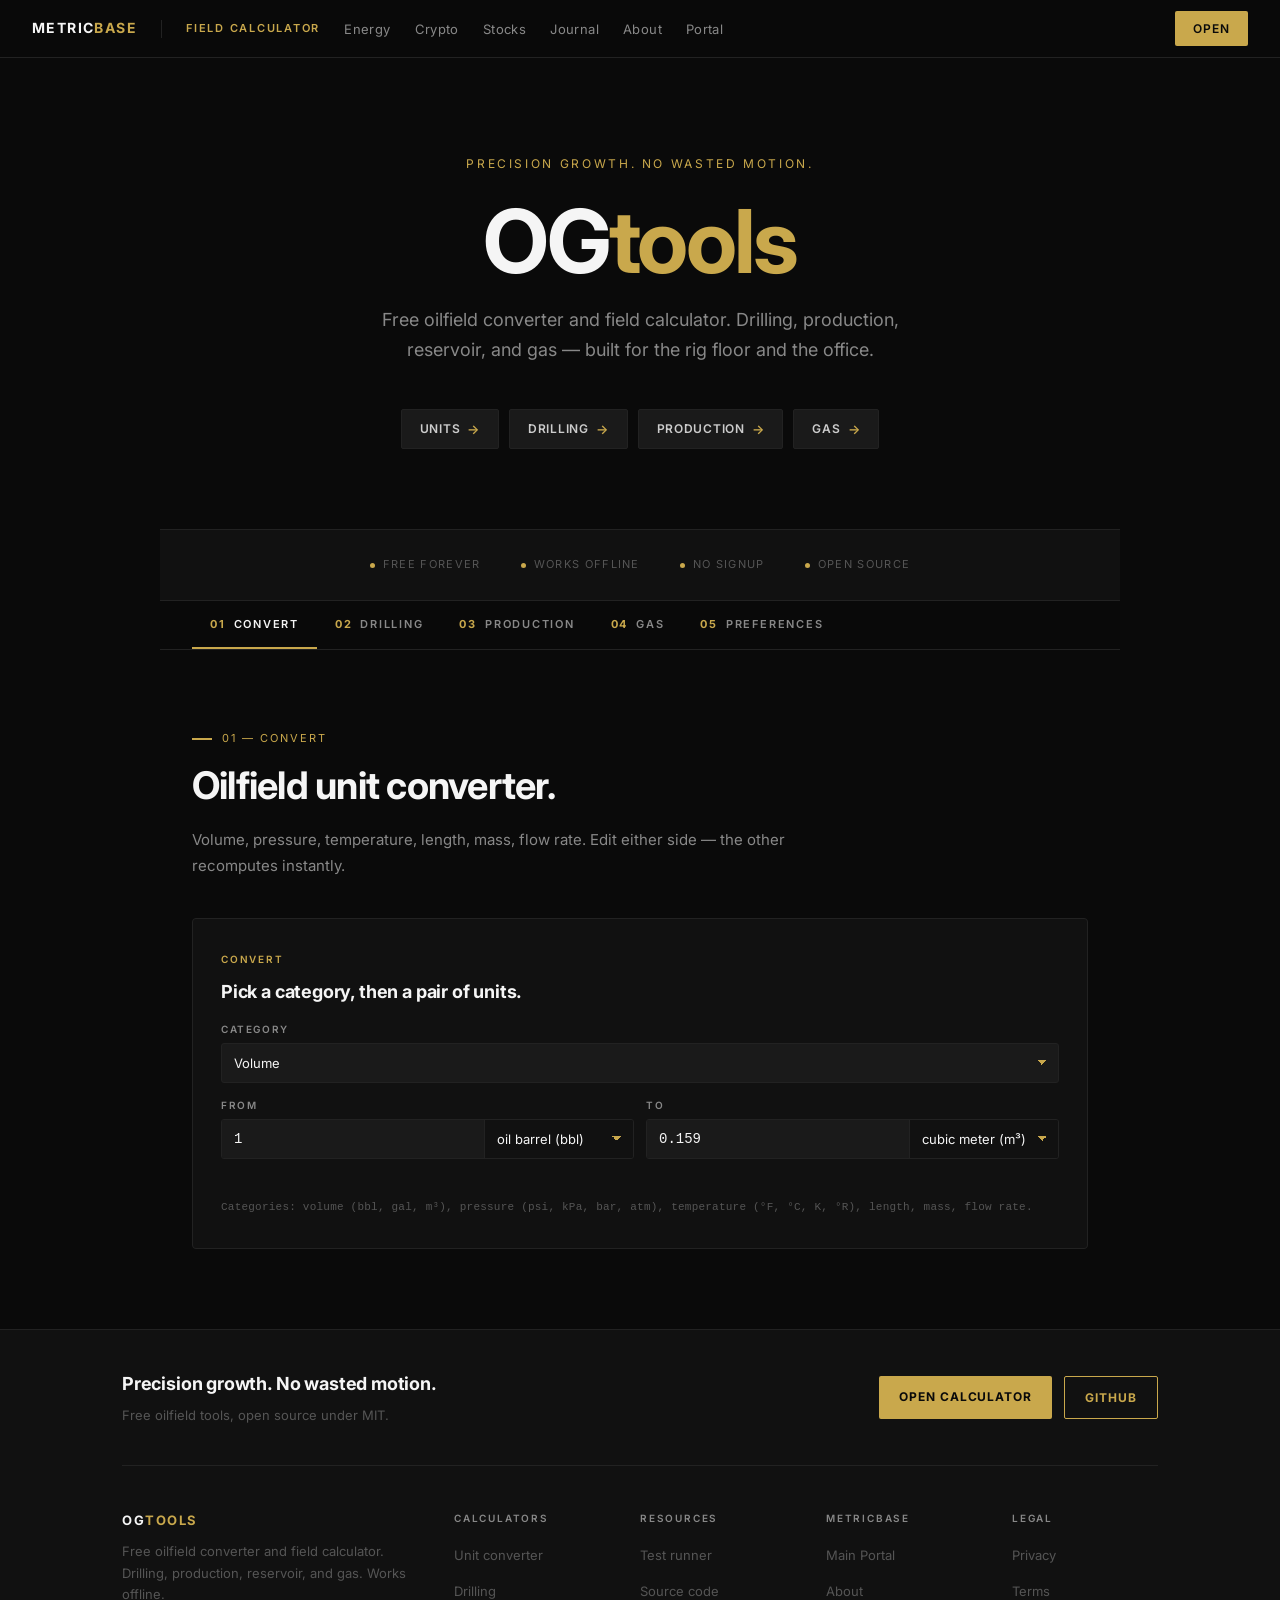
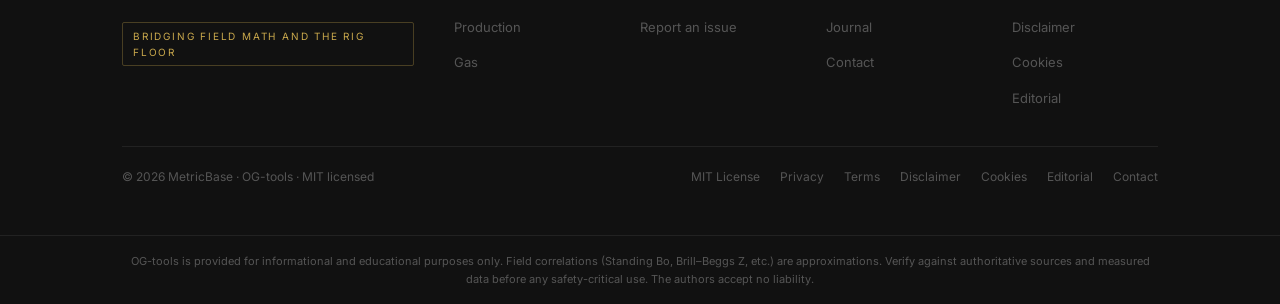
==== commit 181a81f3: "revamp design" ====
--- a/index.html
+++ b/index.html
@@ -110,10 +110,12 @@
       <div class="mb-nav-divider"></div>
       <span class="mb-nav-section">Field calculator</span>
       <ul class="mb-nav-links">
+        <li><a href="https://energy.metricbase.org">Energy</a></li>
+        <li><a href="https://chain.metricbase.org">Crypto</a></li>
+        <li><a href="https://saham.metricbase.org">Stocks</a></li>
+        <li><a href="https://metricbase.org/journal">Journal</a></li>
+        <li><a href="https://metricbase.org/about">About</a></li>
         <li><a href="https://metricbase.org">Portal</a></li>
-        <li><a href="https://energy.metricbase.org">Energy</a></li>
-        <li><a href="https://chain.metricbase.org">Blockchain</a></li>
-        <li><a href="https://saham.metricbase.org">IDX Market</a></li>
       </ul>
     </div>
     <div class="mb-nav-right">
@@ -139,10 +141,18 @@
       <a class="mb-drawer-link" href="#gas">Gas</a>
     </div>
     <div class="mb-drawer-section">
-      <span class="mb-drawer-label">More</span>
-      <a class="mb-drawer-link" href="#settings">Settings</a>
+      <span class="mb-drawer-label">MetricBase</span>
+      <a class="mb-drawer-link" href="https://energy.metricbase.org">Energy Markets</a>
+      <a class="mb-drawer-link" href="https://chain.metricbase.org">Crypto &amp; Tech</a>
+      <a class="mb-drawer-link" href="https://saham.metricbase.org">Stocks &amp; Macro</a>
+      <a class="mb-drawer-link" href="https://metricbase.org/journal">Journal</a>
+      <a class="mb-drawer-link" href="https://metricbase.org/about">About</a>
+      <a class="mb-drawer-link" href="https://metricbase.org">Main Portal</a>
+    </div>
+    <div class="mb-drawer-section">
+      <span class="mb-drawer-label">Project</span>
+      <a class="mb-drawer-link" href="https://github.com/MetricBaseOrg/OG-tools" target="_blank" rel="noopener">GitHub <span>&#8599;</span></a>
       <a class="mb-drawer-link" href="tests/test.html">Test runner <span>&#8599;</span></a>
-      <a class="mb-drawer-link" href="https://github.com/MetricBaseOrg/OG-tools" target="_blank" rel="noopener">GitHub <span>&#8599;</span></a>
     </div>
     <a class="mb-drawer-cta" href="#units">Start converting</a>
   </nav>
@@ -640,10 +650,20 @@
           <div class="mb-footer-col">
             <div class="mb-footer-col-head" data-toggle>MetricBase <span class="toggle-icon">+</span></div>
             <ul>
-              <li><a href="https://metricbase.org" target="_blank" rel="noopener">Portal</a></li>
-              <li><a href="https://energy.metricbase.org" target="_blank" rel="noopener">Energy Markets</a></li>
-              <li><a href="https://chain.metricbase.org" target="_blank" rel="noopener">Crypto &amp; Tech</a></li>
-              <li><a href="https://saham.metricbase.org" target="_blank" rel="noopener">Pasar Saham</a></li>
+              <li><a href="https://metricbase.org">Main Portal</a></li>
+              <li><a href="https://metricbase.org/about">About</a></li>
+              <li><a href="https://metricbase.org/journal">Journal</a></li>
+              <li><a href="https://metricbase.org/contact">Contact</a></li>
+            </ul>
+          </div>
+          <div class="mb-footer-col">
+            <div class="mb-footer-col-head" data-toggle>Legal <span class="toggle-icon">+</span></div>
+            <ul>
+              <li><a href="https://metricbase.org/privacy">Privacy</a></li>
+              <li><a href="https://metricbase.org/terms">Terms</a></li>
+              <li><a href="https://metricbase.org/disclaimer">Disclaimer</a></li>
+              <li><a href="https://metricbase.org/cookie-policy">Cookies</a></li>
+              <li><a href="https://metricbase.org/editorial-standards">Editorial</a></li>
             </ul>
           </div>
         </div>
@@ -651,8 +671,13 @@
         <div class="mb-footer-bottom">
           <span class="mb-footer-copy">&#169; 2026 MetricBase &middot; OG-tools &middot; MIT licensed</span>
           <div class="mb-footer-legal">
-            <a href="https://github.com/MetricBaseOrg/OG-tools/blob/main/LICENSE" target="_blank" rel="noopener">License</a>
-            <a href="https://github.com/MetricBaseOrg/OG-tools" target="_blank" rel="noopener">GitHub</a>
+            <a href="https://github.com/MetricBaseOrg/OG-tools/blob/main/LICENSE" target="_blank" rel="noopener">MIT License</a>
+            <a href="https://metricbase.org/privacy">Privacy</a>
+            <a href="https://metricbase.org/terms">Terms</a>
+            <a href="https://metricbase.org/disclaimer">Disclaimer</a>
+            <a href="https://metricbase.org/cookie-policy">Cookies</a>
+            <a href="https://metricbase.org/editorial-standards">Editorial</a>
+            <a href="https://metricbase.org/contact">Contact</a>
           </div>
         </div>
       </div>
--- a/styles.css
+++ b/styles.css
@@ -725,7 +725,7 @@
 
 .mb-footer-grid {
   display: grid;
-  grid-template-columns: 2fr 1fr 1fr 1fr;
+  grid-template-columns: 2fr 1fr 1fr 1fr 1fr;
   gap: 40px;
   margin-bottom: 36px;
 }
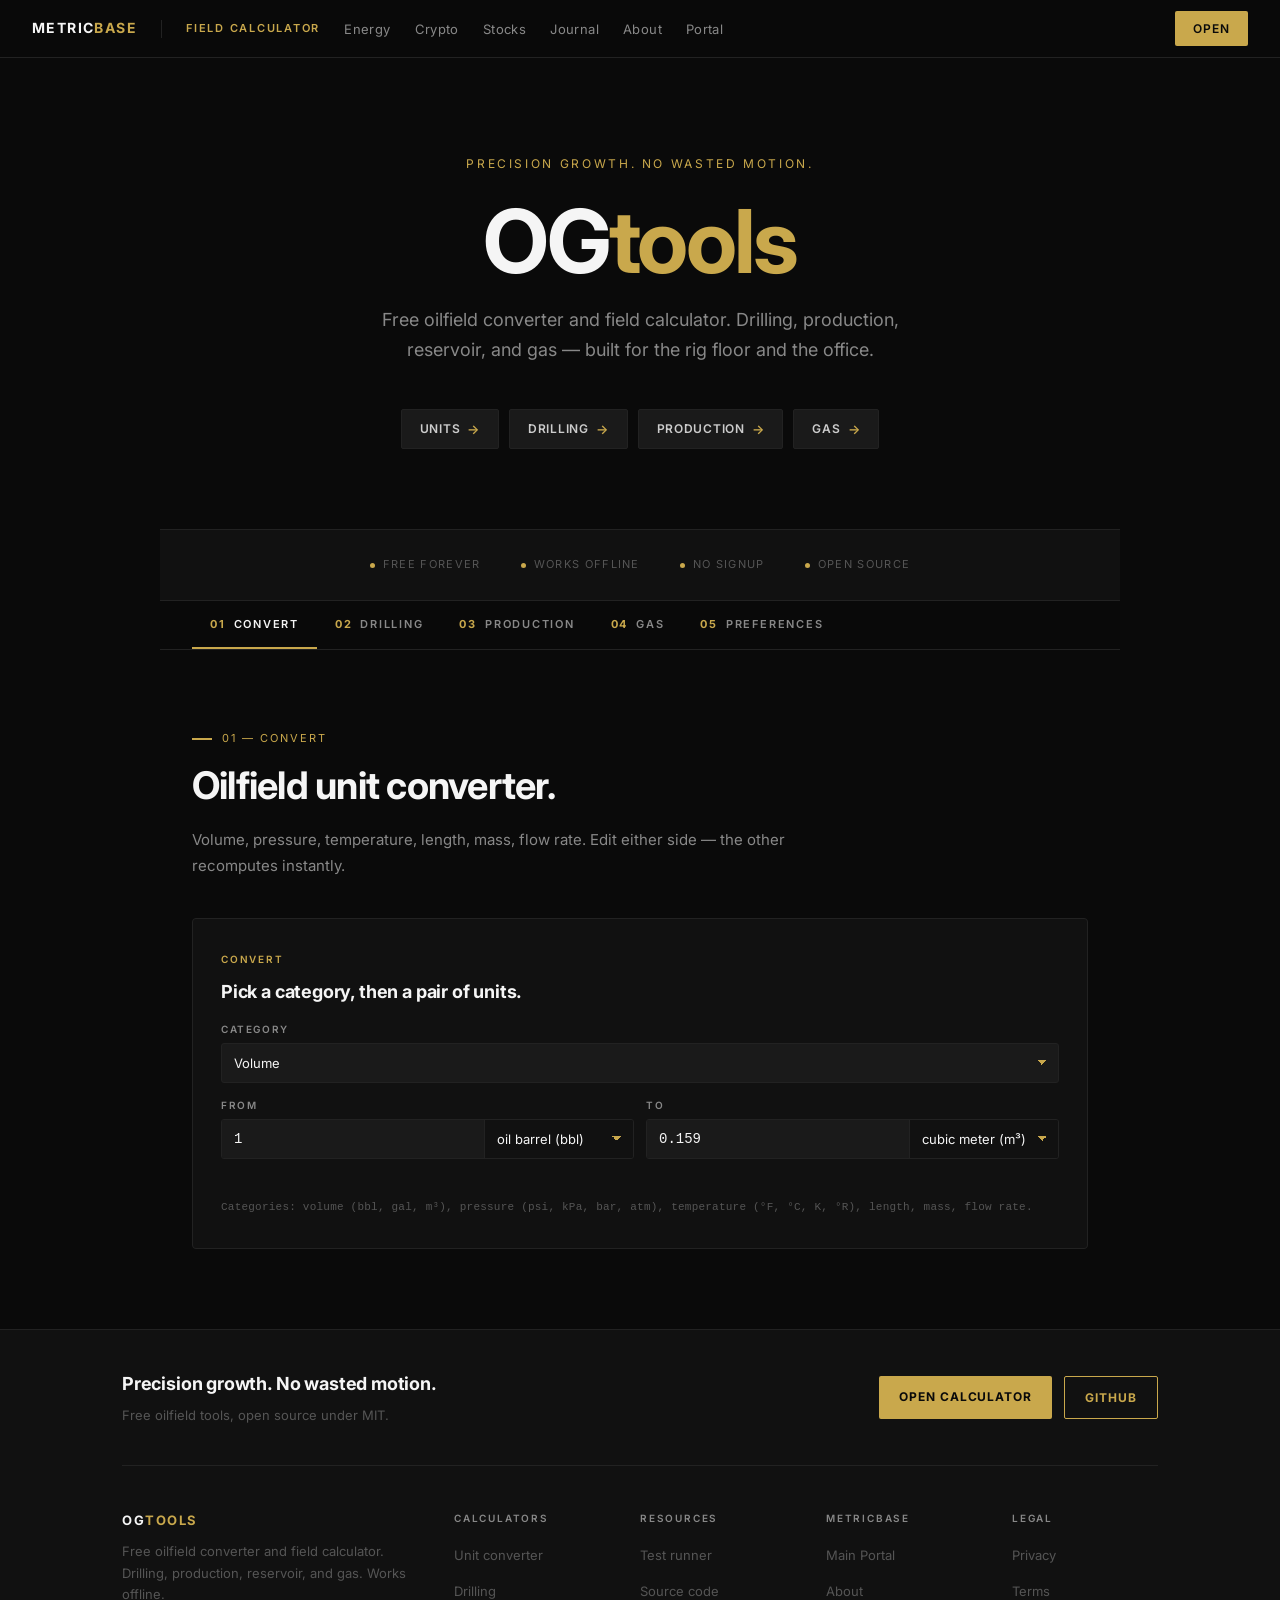
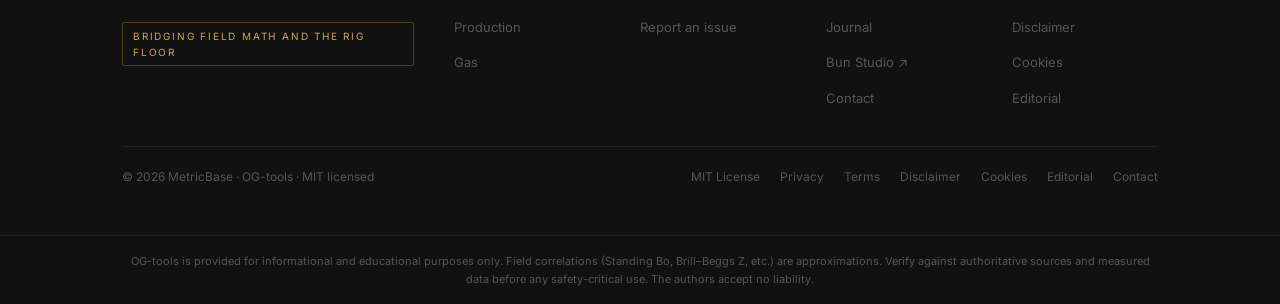
==== commit cb80c456: "Footer: Bun Studio link Co-Authored-By: Claude Opus 5.5 <noreply@anthropic.com>" ====
--- a/index.html
+++ b/index.html
@@ -653,6 +653,7 @@
               <li><a href="https://metricbase.org">Main Portal</a></li>
               <li><a href="https://metricbase.org/about">About</a></li>
               <li><a href="https://metricbase.org/journal">Journal</a></li>
+              <li><a href="https://bunstudio.metricbase.org" target="_blank" rel="noopener">Bun Studio ↗</a></li>
               <li><a href="https://metricbase.org/contact">Contact</a></li>
             </ul>
           </div>
--- a/styles.css
+++ b/styles.css
@@ -21,6 +21,7 @@
   --danger: #d4524a;
   --sans:   'Inter', -apple-system, BlinkMacSystemFont, 'Segoe UI', Roboto, sans-serif;
   --mono:   ui-monospace, SFMono-Regular, Menlo, Consolas, 'Roboto Mono', monospace;
+  --nav-h:  58px;
 }
 
 html { scroll-behavior: smooth; overflow-x: clip; }
@@ -53,6 +54,13 @@
   align-items: center;
   padding: 0 32px;
   justify-content: space-between;
+  transition: height 0.25s ease, box-shadow 0.25s ease, border-color 0.25s ease;
+}
+
+#mb-nav.scrolled {
+  height: 48px;
+  box-shadow: 0 4px 24px rgba(0, 0, 0, 0.5);
+  border-bottom-color: transparent;
 }
 
 .mb-nav-left { display: flex; align-items: center; gap: 24px; }
@@ -142,7 +150,7 @@
 /* ─── PROGRESS BAR ─────────────────────────────────────── */
 #mb-progress {
   position: fixed;
-  top: 58px; left: 0;
+  top: var(--nav-h); left: 0;
   height: 2px;
   background: var(--gold);
   width: 0%;
@@ -268,7 +276,7 @@
   padding: 0 32px;
 }
 
-#mb-body { margin-top: 58px; }
+#mb-body { margin-top: var(--nav-h); }
 
 section { padding: 80px 0; }
 
@@ -435,7 +443,7 @@
 /* Tab bar — sticky below nav */
 #mb-tabs {
   position: sticky;
-  top: 58px;
+  top: var(--nav-h);
   z-index: 90;
   background: rgba(10, 10, 10, 0.94);
   backdrop-filter: blur(10px);
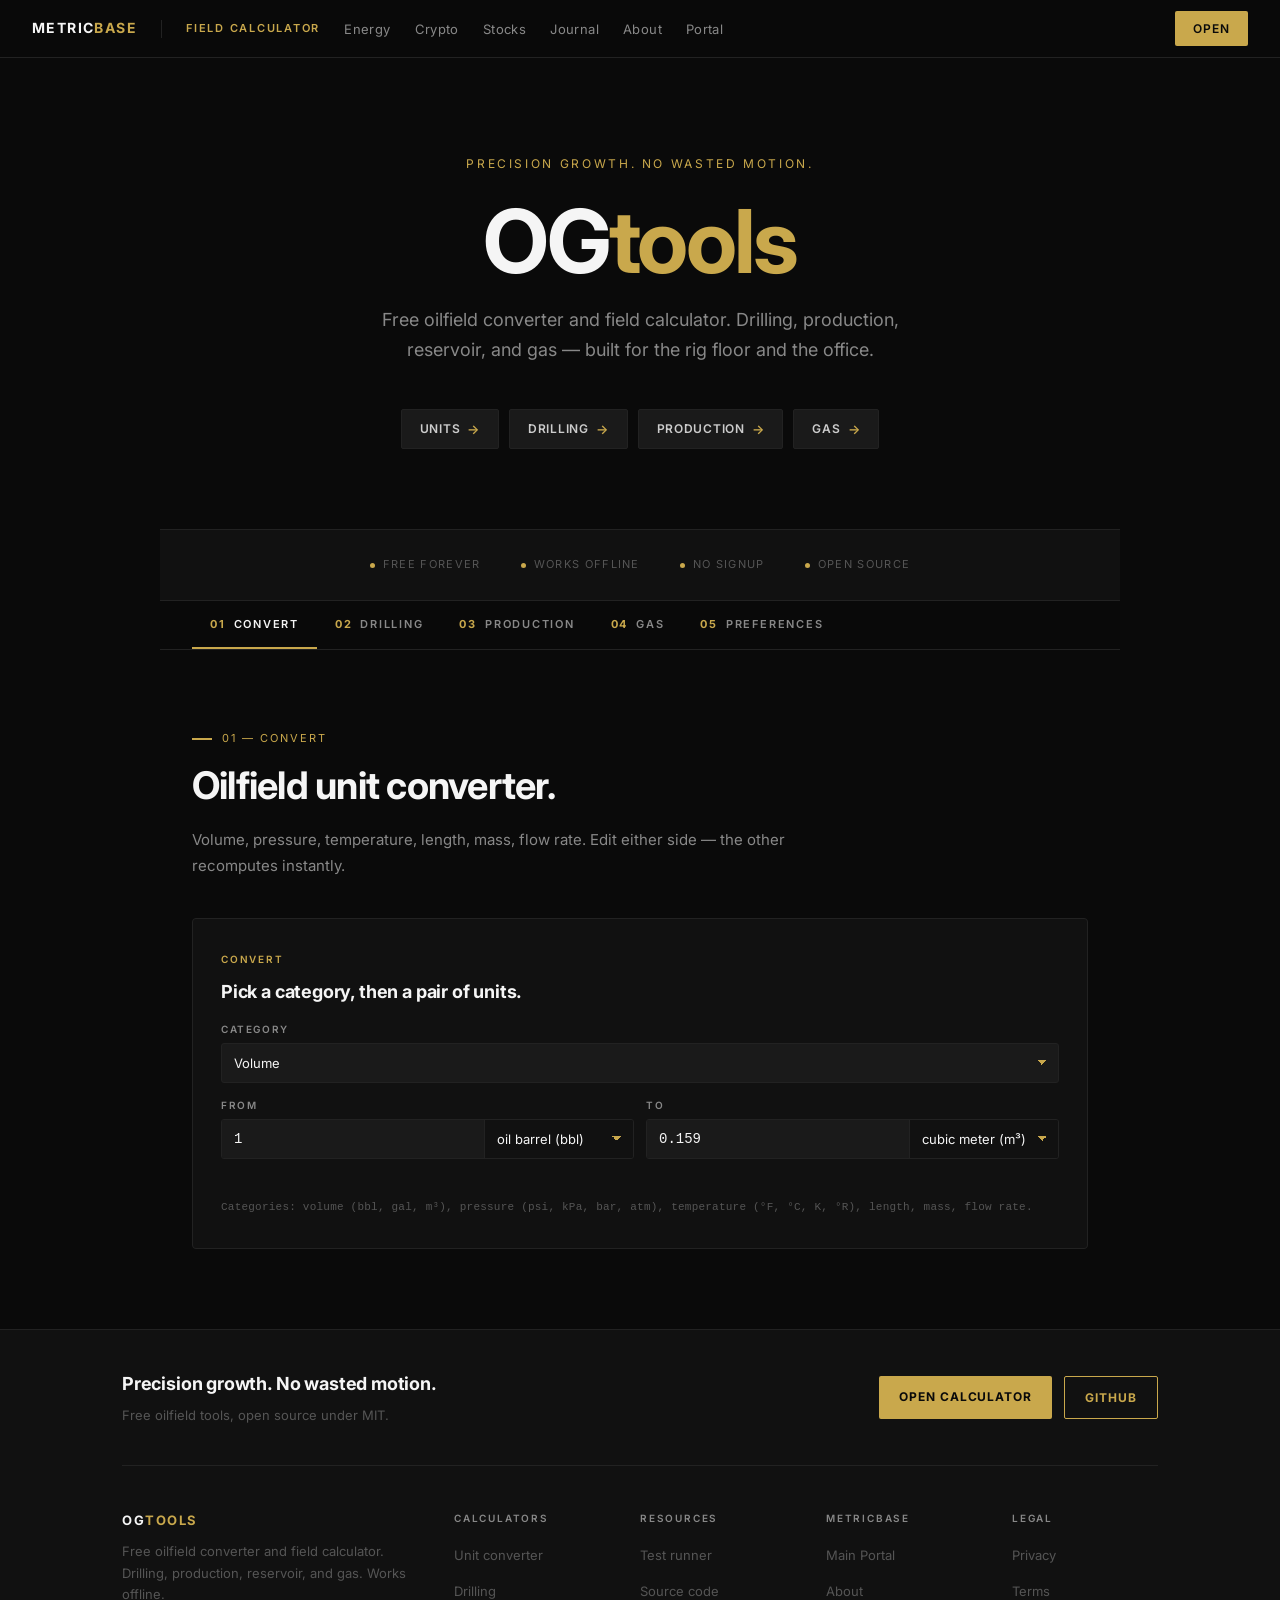
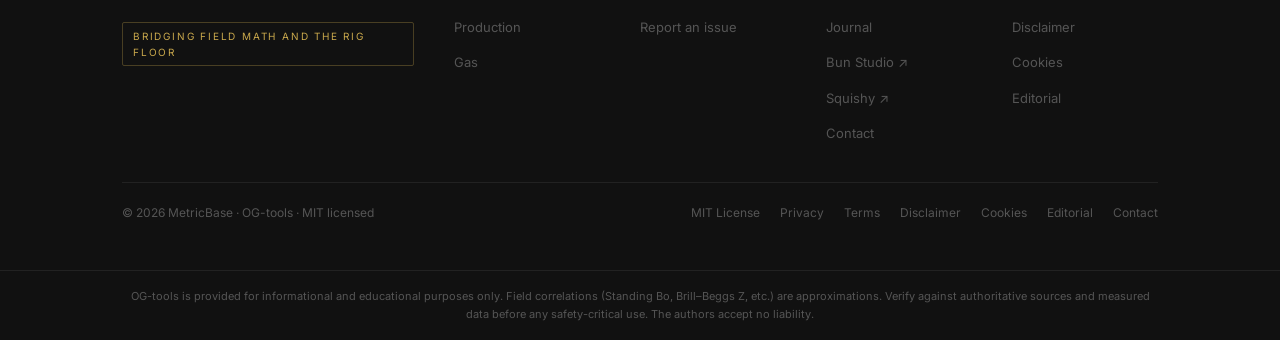
==== commit 45a14f42: "Link Squishy free paper templates from this site Co-Authored-By: Claude Opus 5.5 <noreply@anthropic." ====
--- a/index.html
+++ b/index.html
@@ -654,6 +654,7 @@
               <li><a href="https://metricbase.org/about">About</a></li>
               <li><a href="https://metricbase.org/journal">Journal</a></li>
               <li><a href="https://bunstudio.metricbase.org" target="_blank" rel="noopener">Bun Studio ↗</a></li>
+              <li><a href="https://squishy.metricbase.org" target="_blank" rel="noopener">Squishy ↗</a></li>
               <li><a href="https://metricbase.org/contact">Contact</a></li>
             </ul>
           </div>
